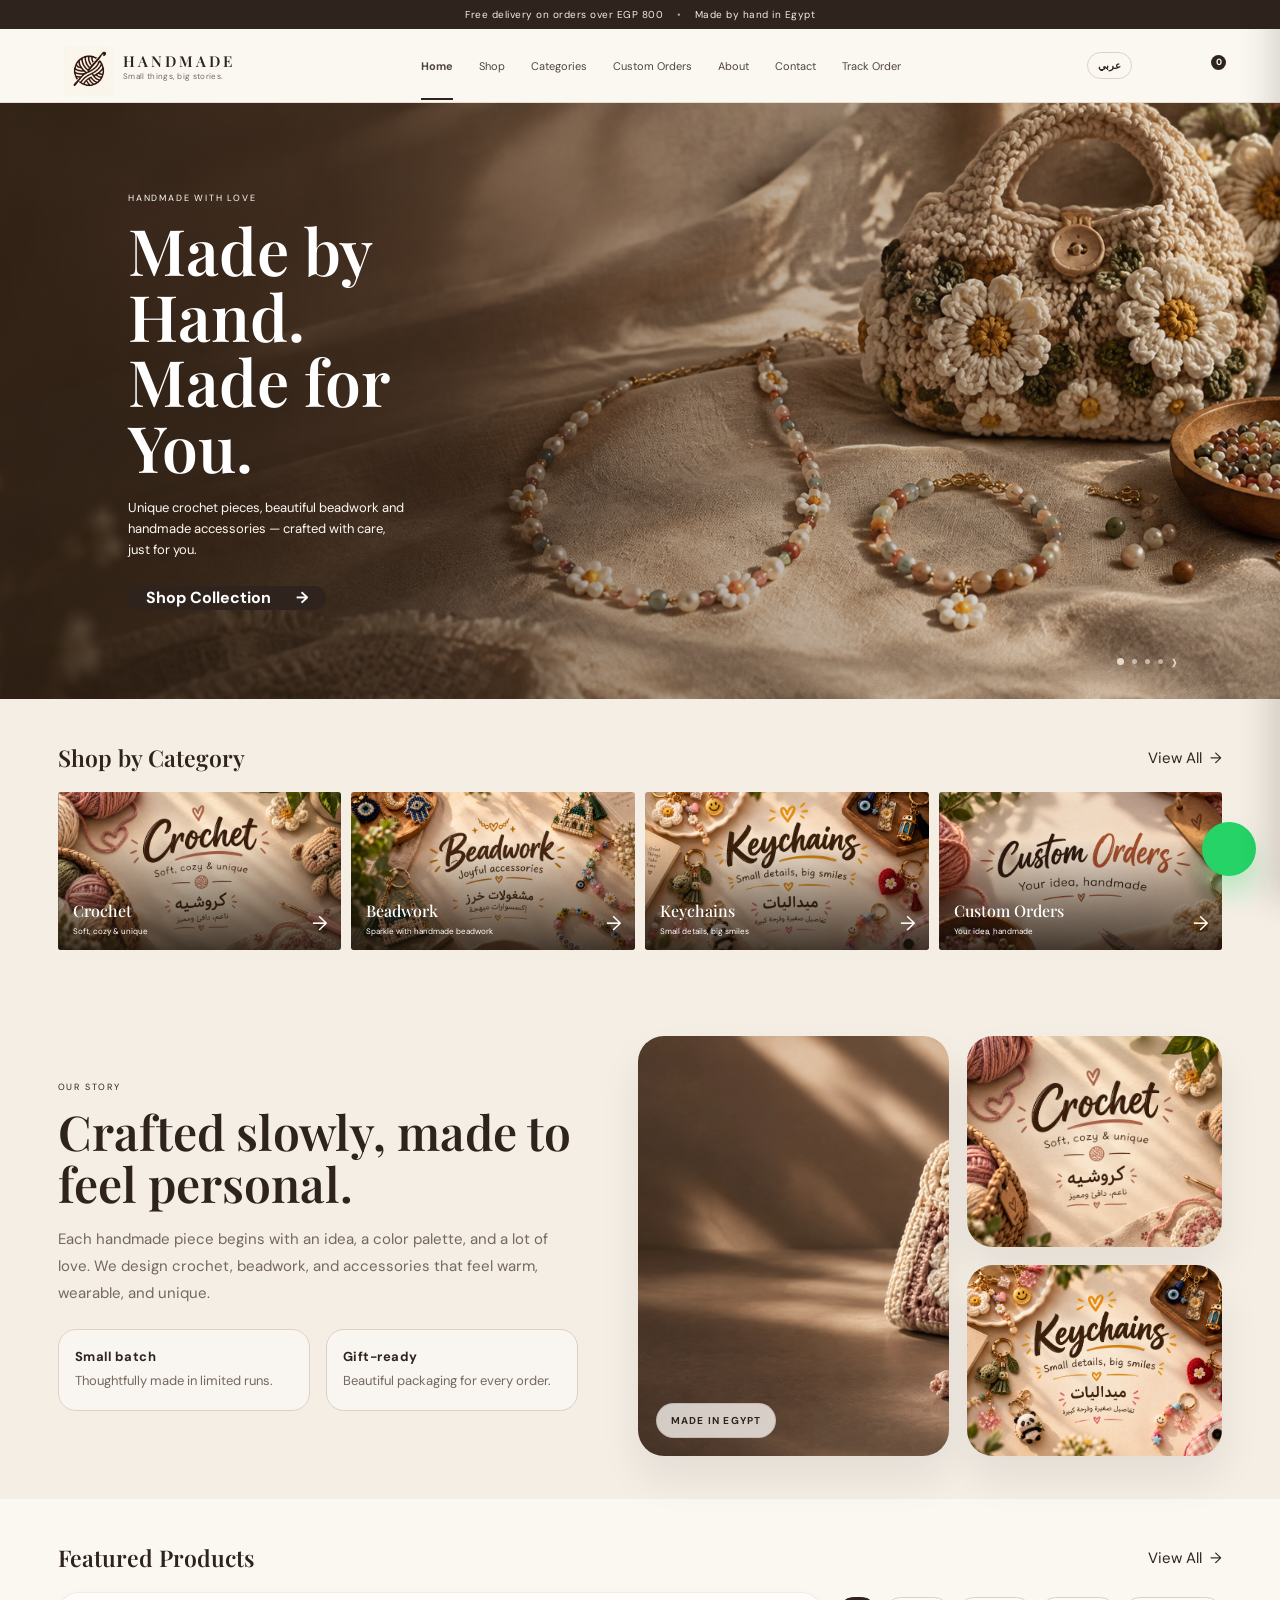
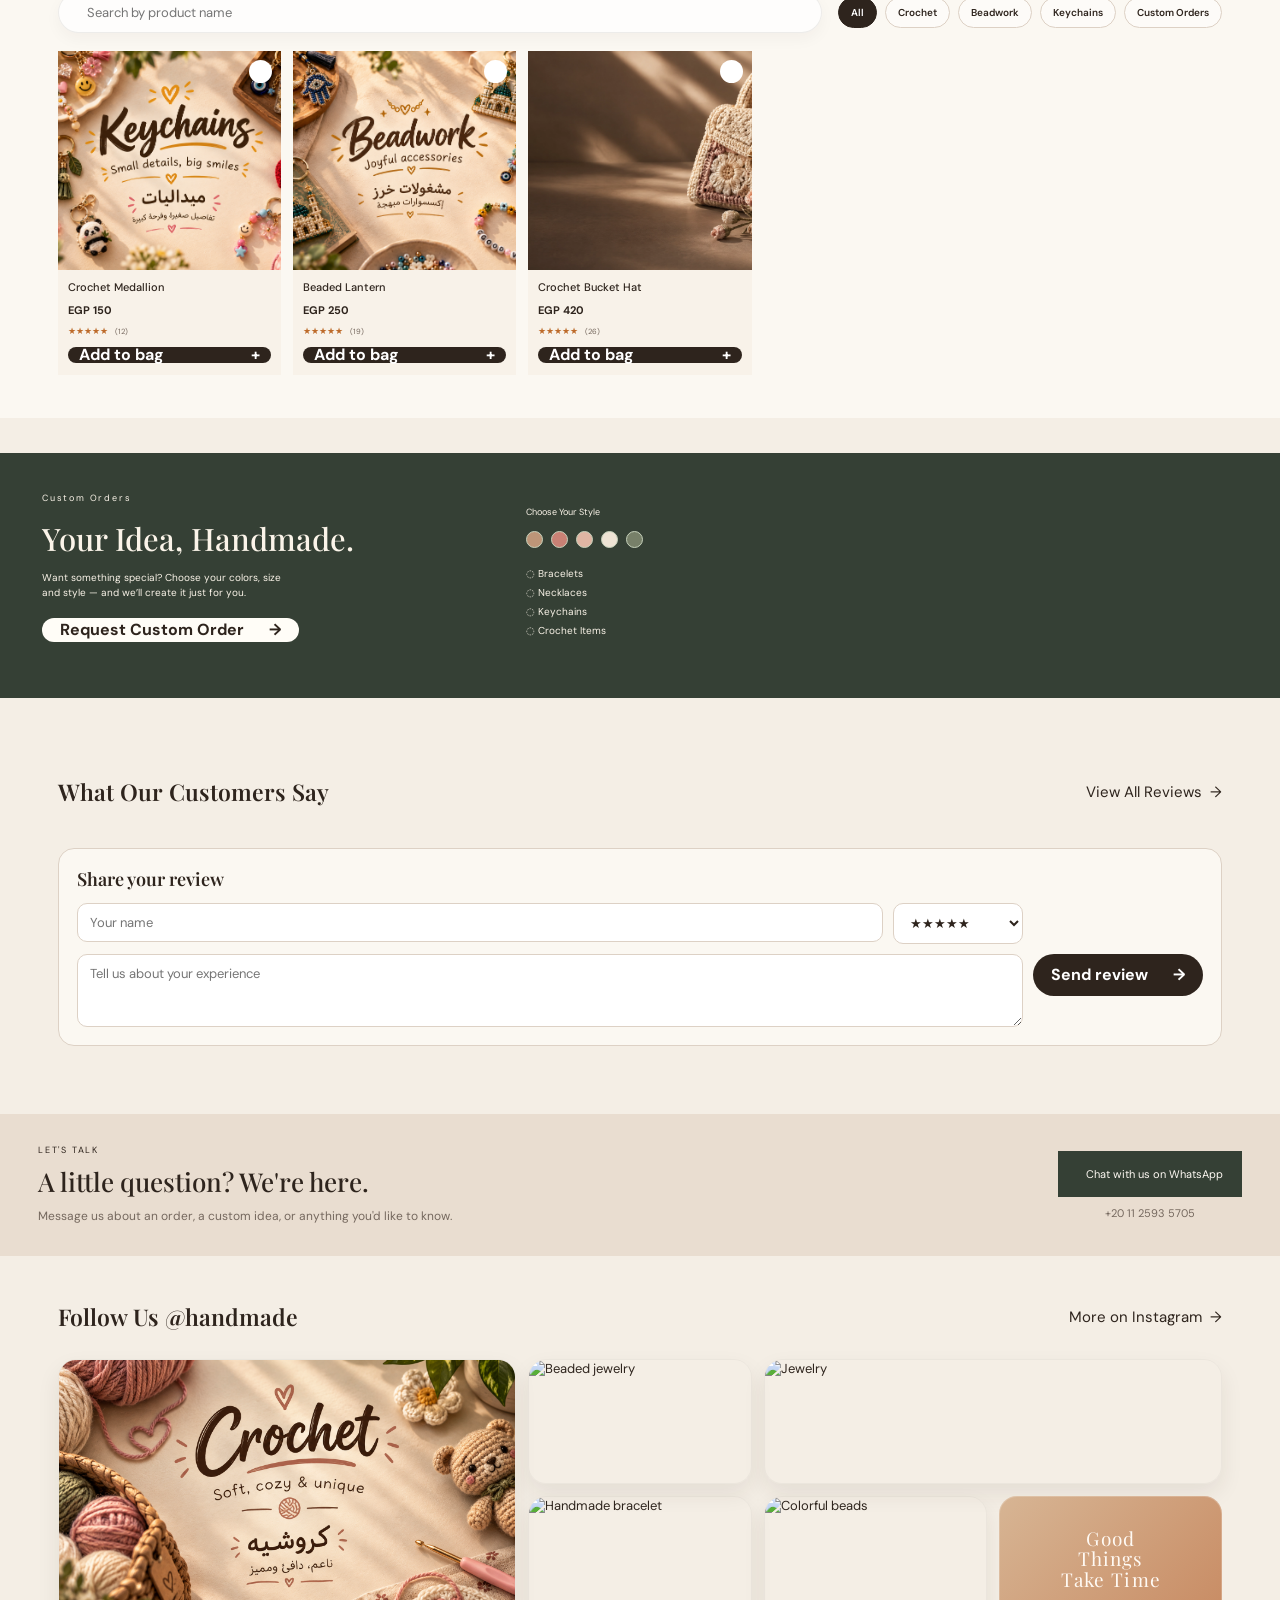
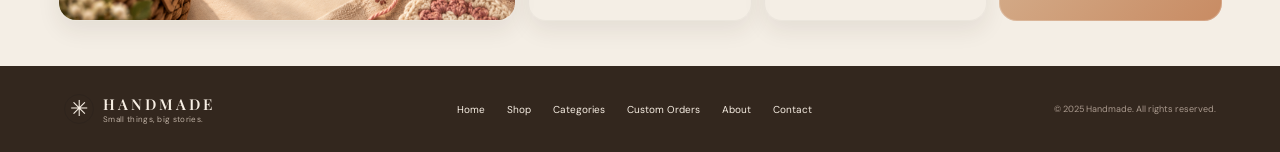
==== index.html @ 27261c1f "Add files via upload" ====
<!doctype html>
<html lang="en" dir="ltr">
  <head>
    <meta charset="UTF-8" />
    <meta name="viewport" content="width=device-width, initial-scale=1.0" />
    <meta name="description" content="Handmade pieces, crafted with care." />
    <title>HANDMADE | Small things, big stories</title>
    <link rel="preconnect" href="https://fonts.googleapis.com" />
    <link rel="preconnect" href="https://fonts.gstatic.com" crossorigin />
    <link rel="icon" type="image/x-icon" href="logos/d8c85763-451f-4025-b596-387877ba0baf.png" />
    <link
      href="https://fonts.googleapis.com/css2?family=DM+Sans:wght@400;500;600;700&family=Playfair+Display:wght@500;600;700&display=swap"
      rel="stylesheet"
    />
    <link rel="stylesheet" href="style.css" />
    <script src="https://unpkg.com/lucide@latest"></script>
  </head>
  <body>
    <div class="announcement" data-i18n="announcement">
      Free delivery on orders over EGP 800 <span>•</span> Made by hand in Egypt
    </div>
    <header class="site-header">
      <a class="brand" href="#home" aria-label="Handmade home"
        ><span class="brand-mark img"><img src="logos/d8c85763-451f-4025-b596-387877ba0baf.png" alt=""></span
        ><span
          ><strong>HANDMADE</strong
          ><small>Small things, big stories.</small></span
        ></a
      >
      <nav class="desktop-nav" id="main-nav" aria-label="Main navigation">
        <a class="active" href="#home" data-i18n="home">Home</a><a href="#shop" data-i18n="shop">Shop</a
        ><a href="#categories" data-i18n="categories">Categories</a><a href="custom-orders.html" data-i18n="customOrders">Custom Orders</a
        ><a href="#about" data-i18n="about">About</a><a href="#contact" data-i18n="contact">Contact</a>
        <a href="track-order.html" data-i18n="trackOrder">Track Order</a>
      </nav>
      <div class="header-actions">
        <button class="language-toggle" data-action="language" aria-label="Switch language">عربي</button>
        <button aria-label="Search"><i data-lucide="search"></i></button
        ><button aria-label="Favorites" data-action="favorites"><i data-lucide="heart"></i></button
        ><button
          class="cart-button"
          aria-label="Shopping bag"
          data-action="cart"
        >
          <i data-lucide="shopping-bag"></i><b id="cart-count">0</b></button
        ><button class="menu-button" type="button" aria-label="Open menu" aria-controls="main-nav" aria-expanded="false">
          <i data-lucide="menu"></i>
        </button>
      </div>
    </header>
    <main id="home">
      <section class="hero">
        <div class="hero-copy">
          <p class="eyebrow" data-i18n="heroEyebrow">HANDMADE WITH LOVE</p>
          <h1 data-i18n="heroTitle">Made by Hand.<br />Made for You.</h1>
          <p data-i18n="heroDescription">
            Unique crochet pieces, beautiful beadwork and handmade accessories —
            crafted with care, just for you.
          </p>
          <a class="button dark" href="#shop"><span data-i18n="shopCollection">Shop Collection</span> <span>→</span></a>
        </div>
        <div class="hero-dots">
          <span class="selected"></span><span></span><span></span><span></span
          ><span>›</span>
        </div>
      </section>
      <section class="section categories" id="categories">
        <div class="section-heading">
          <h2 data-i18n="shopByCategory">Shop by Category</h2>
          <a href="#shop"><span data-i18n="viewAll">View All</span> <span>→</span></a>
        </div>
        <div class="category-grid" id="category-grid"></div>
      </section>
      <section class="section story-section" id="story">
        <div class="story-copy">
          <p class="eyebrow" data-i18n="storyEyebrow">OUR STORY</p>
          <h2 data-i18n="storyTitle">Crafted slowly, made to feel personal.</h2>
          <p data-i18n="storyDescription">
            Each handmade piece begins with an idea, a color palette, and a lot of love.
            We design crochet, beadwork, and accessories that feel warm, wearable, and unique.
          </p>
          <div class="story-points">
            <div>
              <strong data-i18n="smallBatch">Small batch</strong>
              <span data-i18n="smallBatchDescription">Thoughtfully made in limited runs.</span>
            </div>
            <div>
              <strong data-i18n="giftReady">Gift-ready</strong>
              <span data-i18n="giftReadyDescription">Beautiful packaging for every order.</span>
            </div>
          </div>
        </div>
        <div class="story-gallery" aria-label="Handmade product gallery">
          <img class="tall" src="logos/handmade_crochet_banner.png" alt="Crochet handmade product" loading="lazy" />
          <img class="wide" src="logos/crochet.png" alt="Handmade crochet item" loading="lazy" />
          <img class="small" src="logos/Keychains.png" alt="Keychain product" loading="lazy" />
          <div class="story-badge" data-i18n="madeInEgypt">Made in Egypt</div>
        </div>
      </section>
      <section class="section products-section" id="shop">
        <div class="section-heading">
          <h2 data-i18n="featuredProducts">Featured Products</h2>
          <a href="#shop"><span data-i18n="viewAll">View All</span> <span>→</span></a>
        </div>
        <div class="shop-controls">
          <label class="search-box" aria-label="Search products">
            <i data-lucide="search"></i>
            <input id="product-search" type="search" placeholder="ابحث باسم المنتج" />
          </label>
          <div class="filter-pills" id="filter-pills" aria-label="Product categories"></div>
        </div>
        <div class="product-grid" id="product-grid">
          <div class="loading">Loading handmade pieces...</div>
        </div>
      </section>
      <section class="custom-banner" id="custom">
        <div>
          <p class="eyebrow" data-i18n="customOrders">CUSTOM ORDERS</p>
          <h2 data-i18n="yourIdea">Your Idea, Handmade.</h2>
          <p data-i18n="customDescription">
            Want something special? Choose your colors, size and style — and
            we’ll create it just for you.
          </p>
          <a class="button light" href="#contact"
            ><span data-i18n="requestOrder">Request Custom Order</span> <span>→</span></a
          >
        </div>
        <div class="style-picker">
          <small data-i18n="chooseStyle">Choose Your Style</small>
          <div class="swatches"><i></i><i></i><i></i><i></i><i></i></div>
          <ul>
            <li data-i18n="bracelets">◌ Bracelets</li>
            <li data-i18n="necklaces">◌ Necklaces</li>
            <li data-i18n="keychains">◌ Keychains</li>
            <li data-i18n="crochetItems">◌ Crochet Items</li>
          </ul>
        </div>
        <div class="custom-photo"></div>
      </section>
      <section class="section testimonials" id="about">
        <div class="section-heading">
          <h2 data-i18n="customerReviews">What Our Customers Say</h2>
          <a href="#about"><span data-i18n="viewReviews">View All Reviews</span> <span>→</span></a>
        </div>
        <div class="review-grid" id="review-grid"></div>
        <form class="review-form" id="review-form">
          <h3 data-i18n="writeReview">شاركنا رأيك</h3>
          <div class="review-form-fields">
            <input name="name" type="text" placeholder="اسمك" data-review-placeholder="name" required />
            <select name="rating" aria-label="التقييم">
              <option value="5">★★★★★</option>
              <option value="4">★★★★</option>
              <option value="3">★★★</option>
              <option value="2">★★</option>
              <option value="1">★</option>
            </select>
            <textarea name="text" rows="3" placeholder="اكتب رأيك في تجربتك معنا" data-review-placeholder="text" required></textarea>
            <button class="button dark" type="submit"><span data-i18n="sendReview">إرسال الرأي</span><span>→</span></button>
          </div>
        </form>
      </section>
      <section class="contact-section" id="contact">
        <div class="contact-copy">
          <p class="eyebrow" data-i18n="contactEyebrow">LET'S TALK</p>
          <h2 data-i18n="contactTitle">A little question? We're here.</h2>
          <p data-i18n="contactDescription">Message us about an order, a custom idea, or anything you'd like to know.</p>
        </div>
        <div class="contact-action">
          <a class="contact-whatsapp" href="https://wa.me/201125935705" data-whatsapp-message="contact" target="_blank" rel="noopener noreferrer">
            <i data-lucide="message-circle"></i>
            <span data-i18n="whatsappUs">Chat with us on WhatsApp</span>
          </a>
          <a class="contact-number" href="https://wa.me/201125935705" target="_blank" rel="noopener noreferrer">+20 11 2593 5705</a>
        </div>
      </section>
      <section class="instagram" id="instagram">
        <div class="section-heading">
          <h2 data-i18n="followUs">Follow Us @handmaid_00</h2>
          <a href="https://www.instagram.com/handmaid_00?utm_source=ig_web_button_share_sheet&stkn=ZDNlZDc0MzIxNw=="><span data-i18n="moreInstagram">More on Instagram</span> <span>→</span></a>
        </div>
        <div class="insta-grid">
          <img
            src="logos/crochet.png"
            alt="Handmade crochet"
            loading="lazy"
            decoding="async"
          /><img
            src="https://encrypted-tbn0.gstatic.com/images?q=tbn:ANd9GcSBQu9ji9A50HLihKkukhWl06Za7SVLPHXKu1DTyJ3v5-e9r3_bfx5MPN0&s=10"
            alt="Beaded jewelry"
            loading="lazy"
            decoding="async"
          /><img
            src="https://joumla-eg.com/wp-content/uploads/2025/09/d5f45c0b1d92b63f5a638ba7e3cf0b73.jpg"
            alt="Jewelry"
            loading="lazy"
            decoding="async"
          /><img
            src="https://www.cotzl.com/uploads/products/t/p-2759-p-9444.jpg"
            alt="Handmade bracelet"
            loading="lazy"
            decoding="async"
          /><img
            src="https://i.pinimg.com/474x/be/59/03/be59031faee802ada8685f69e1292c83.jpg"
            alt="Colorful beads"
            loading="lazy"
            decoding="async"
          />
          <div class="insta-note">Good<br />Things<br />Take Time</div>
        </div>
      </section>
    </main>
    <footer>
      <a class="brand" href="#home"
        ><span class="brand-mark">✳</span
        ><span
          ><strong>HANDMADE</strong
          ><small>Small things, big stories.</small></span
        ></a
      >
      <nav>
        <a href="#home" data-i18n="home">Home</a><a href="#shop" data-i18n="shop">Shop</a
        ><a href="#categories" data-i18n="categories">Categories</a><a href="custom-orders.html" data-i18n="customOrders">Custom Orders</a
        ><a href="#about" data-i18n="about">About</a><a href="#contact" data-i18n="contact">Contact</a>
      </nav>
      
      <p>© 2025 Handmade. All rights reserved.</p>
    </footer>
    <aside class="cart-drawer" id="cart-drawer" aria-hidden="true">
      <div class="drawer-head">
        <h2 data-i18n="yourBag">Your Bag</h2>
        <button data-action="close-cart" aria-label="Close bag">
          <i data-lucide="x"></i>
        </button>
      </div>
      <div id="cart-items">
        <p class="empty-cart" data-i18n="emptyCart">Your bag is waiting for something special.</p>
      </div>
      <div class="cart-total">
        <span data-i18n="total">Total</span><strong id="cart-total">EGP 0</strong>
      </div>
      <form class="checkout-form" id="checkout-form">
        <label>
          <span data-i18n="nameLabel">Name</span>
          <input type="text" name="name" placeholder="اسمك" required />
        </label>
        <label>
          <span data-i18n="phoneLabel">Phone</span>
          <input type="tel" name="phone" placeholder="01xxxxxxxxx" required />
        </label>
        <label>
          <span data-i18n="noteLabel">Order note</span>
          <textarea name="note" rows="3" placeholder="اكتب الألوان أو أي تفاصيل تفضلها"></textarea>
        </label>
        <button class="button dark submit-order" type="submit"><span data-i18n="placeOrder">Place Order</span> <span>→</span></button>
      </form>
      <button class="button dark checkout"><span data-i18n="checkout">Checkout</span> <span>→</span></button>
    </aside>
    <div class="overlay" data-action="close-cart"></div>
    <a class="whatsapp-float" href="https://wa.me/201125935705" data-whatsapp-message="customOrder" aria-label="Chat on WhatsApp" target="_blank" rel="noopener noreferrer">
      <i data-lucide="message-circle"></i>
    </a>
    <div class="toast-container" id="toast-container" aria-live="polite" aria-atomic="true"></div>
    <script src="script.js"></script>
  </body>
</html>
---- style.css ----
:root {
  --ink: #2e241d;
  --muted: #75685e;
  --paper: #f4eee5;
  --cream: #fbf8f2;
  --terracotta: #b96e5d;
  --olive: #354035;
  --line: #ddd1c5;
}
* {
  box-sizing: border-box;
}
html {
  scroll-behavior: smooth;
}
body {
  margin: 0;
  background: var(--paper);
  color: var(--ink);
  font-family: "DM Sans", sans-serif;
  font-size: 13px;
}
a {
  color: inherit;
  text-decoration: none;
}
button {
  border: 0;
  background: none;
  color: inherit;
  cursor: pointer;
  font: inherit;
}
img {
  display: block;
  max-width: 100%;
}
.announcement {
  background: var(--ink);
  color: #f7ede2;
  text-align: center;
  padding: 8px;
  font-size: 10px;
  letter-spacing: 0.05em;
}
.announcement span {
  margin: 0 10px;
  color: #ce9a72;
}
.site-header {
  height: 73px;
  padding: 0 clamp(20px, 5vw, 66px);
  background: var(--cream);
  display: flex;
  align-items: center;
  justify-content: space-between;
  gap: 30px;
  position: sticky;
  top: 0;
  z-index: 5;
  box-shadow: 0 1px 0 #e6ded3;
}
.brand {
  display: flex;
  align-items: center;
  gap: 9px;
  min-width: max-content;
}
.brand-mark {
  width: 30px;
  height: 30px;
  border: 1px solid var(--ink);
  border-radius: 50%;
  display: grid;
  place-items: center;
  font-size: 22px;
  line-height: 1;
}
.brand-mark.img {
  width: 50px;
  height: 40px;
  border: 0;
  border-radius: 0;
  font-size: 0;
}
.brand-mark.img img {
  width: 100%;
  height: 100%;
  object-fit: contain;
}
.brand strong {
  display: block;
  font:
    600 15px "Playfair Display",
    serif;
  letter-spacing: 0.2em;
}
.brand small {
  display: block;
  color: var(--muted);
  font-size: 8px;
  letter-spacing: 0.04em;
}
.desktop-nav {
  display: flex;
  gap: 26px;
  font-size: 11px;
  color: #4e443d;
}
.desktop-nav a {
  padding: 28px 0 25px;
  border-bottom: 2px solid transparent;
}
.desktop-nav .active {
  border-color: var(--ink);
  font-weight: 700;
}
.header-actions {
  display: flex;
  gap: 16px;
  align-items: center;
}
.language-toggle {
  border: 1px solid var(--line);
  border-radius: 20px;
  padding: 6px 10px;
  font-size: 10px;
  font-weight: 700;
}
.header-actions svg {
  width: 16px;
}
.cart-button {
  position: relative;
}
.cart-button b {
  position: absolute;
  right: -10px;
  top: -10px;
  border-radius: 50%;
  background: var(--ink);
  color: #fff;
  font-size: 9px;
  min-width: 15px;
  height: 15px;
  display: grid;
  place-items: center;
}
.menu-button {
  display: none;
}
.hero {
  min-height: 440px;
  position: relative;
  background:
    linear-gradient(90deg, rgba(46, 31, 20, 0.67), rgba(46, 31, 20, 0.06)),
    url("logos/hero.png")
      center/cover;
  display: flex;
  align-items: center;
  padding: clamp(40px, 7vw, 90px) clamp(28px, 10vw, 145px);
  color: white;
}
.hero-copy {
  max-width: 390px;
  animation: rise 0.7s ease both;
}
.eyebrow {
  font-size: 9px;
  letter-spacing: 0.2em;
  margin: 0 0 13px;
}
.hero h1 {
  font:
    600 clamp(40px, 5vw, 64px)/1.03 "Playfair Display",
    serif;
  margin: 0 0 18px;
}
.hero-copy > p:not(.eyebrow) {
  line-height: 1.6;
  max-width: 280px;
  margin-bottom: 25px;
  color: #fff9f2;
}
.button {
  display: inline-flex;
  align-items: center;
  justify-content: space-between;
  gap: 25px;
  padding: 12px 18px;
  font-size: 10px;
  border-radius: 25px;
  font-weight: 700;
}
.button span {
  font-size: 16px;
  line-height: 0;
}
.button.dark {
  background: var(--ink);
  color: #fff;
}
.button.light {
  background: #fffdf7;
  color: var(--ink);
}
.hero-dots {
  position: absolute;
  bottom: 22px;
  right: 8%;
  display: flex;
  align-items: center;
  gap: 8px;
}
.hero-dots span {
  width: 5px;
  height: 5px;
  background: #e6d9cd;
  border-radius: 50%;
  opacity: 0.7;
}
.hero-dots .selected {
  width: 7px;
  height: 7px;
  opacity: 1;
}
.hero-dots span:last-child {
  background: none;
  font-size: 24px;
  width: auto;
  height: auto;
}
.story-section {
  display: grid;
  grid-template-columns: 0.95fr 1.05fr;
  gap: clamp(28px, 4vw, 56px);
  align-items: center;
  max-width: 1440px;
  margin: 0 auto;
}
.story-copy {
  max-width: 520px;
}
.story-copy h2 {
  font:
    600 clamp(30px, 4vw, 48px)/1.08 "Playfair Display",
    serif;
  margin: 0 0 16px;
}
.story-copy > p:not(.eyebrow) {
  font-size: 15px;
  line-height: 1.8;
  color: var(--muted);
  margin-bottom: 22px;
}
.story-points {
  display: grid;
  grid-template-columns: repeat(2, minmax(0, 1fr));
  gap: 16px;
}
.story-points div {
  background: rgba(255, 255, 255, 0.4);
  border: 1px solid var(--line);
  border-radius: 18px;
  padding: 18px 16px;
}
.story-points strong {
  display: block;
  margin-bottom: 6px;
  font-size: 13px;
  letter-spacing: 0.04em;
}
.story-points span {
  color: var(--muted);
  line-height: 1.6;
}
.story-gallery {
  position: relative;
  display: grid;
  grid-template-columns: 1.1fr 0.9fr;
  gap: 18px;
  min-height: 420px;
}
.story-gallery img {
  width: 100%;
  height: 100%;
  object-fit: cover;
  border-radius: 26px;
  box-shadow: 0 22px 40px rgba(42, 31, 25, 0.08);
}
.story-gallery .tall {
  grid-row: 1 / span 2;
  min-height: 420px;
}
.story-gallery .wide {
  min-height: 200px;
}
.story-gallery .small {
  min-height: 180px;
}
.story-badge {
  position: absolute;
  left: 18px;
  bottom: 18px;
  padding: 10px 14px;
  background: rgba(251, 248, 242, 0.78);
  border: 1px solid rgba(46, 36, 29, 0.12);
  border-radius: 999px;
  font-size: 10px;
  font-weight: 700;
  letter-spacing: 0.12em;
  text-transform: uppercase;
  backdrop-filter: blur(6px);
}
.section {
  padding: 43px clamp(22px, 4.5vw, 66px);
  max-width: 1440px;
  margin: auto;
}
.section-heading {
  display: flex;
  align-items: center;
  justify-content: space-between;
  margin-bottom: 19px;
}
.section-heading h2 {
  font:
    600 23px "Playfair Display",
    serif;
  margin: 0;
}
.section-heading a {
  font-size: 10px;
}
.section-heading a span {
  font-size: 15px;
  margin-left: 5px;
}
.shop-controls {
  display: flex;
  justify-content: space-between;
  align-items: center;
  gap: 16px;
  margin: 0 auto 18px;
  max-width: 1308px;
}
.search-box {
  flex: 1;
  display: flex;
  align-items: center;
  gap: 10px;
  background: rgba(255, 255, 255, 0.75);
  border: 1px solid rgba(46, 36, 29, 0.08);
  border-radius: 999px;
  padding: 10px 16px;
  box-shadow: 0 6px 16px rgba(46, 36, 29, 0.04);
}
.search-box svg {
  width: 15px;
  color: var(--muted);
}
.search-box input {
  border: none;
  background: transparent;
  width: 100%;
  font: inherit;
  color: var(--ink);
  outline: none;
}
.filter-pills {
  display: flex;
  flex-wrap: wrap;
  justify-content: flex-end;
  gap: 8px;
}
.filter-pill {
  border: 1px solid var(--line);
  background: rgba(255, 255, 255, 0.4);
  color: var(--ink);
  border-radius: 999px;
  padding: 8px 12px;
  font-size: 10px;
  font-weight: 600;
  cursor: pointer;
  transition: all 0.2s ease;
}
.filter-pill.active,
.filter-pill:hover {
  background: var(--ink);
  color: #fff;
  border-color: var(--ink);
}
.category-grid {
  display: grid;
  grid-template-columns: repeat(4, 1fr);
  gap: 10px;
}
.category-card {
  height: 158px;
  border-radius: 3px;
  overflow: hidden;
  position: relative;
  color: #fff;
  background-size: cover;
  background-position: center;
}
.category-card:after {
  content: "";
  position: absolute;
  inset: 30% 0 0;
  background: linear-gradient(transparent, rgba(24, 17, 12, 0.8));
}
.category-card div {
  position: absolute;
  z-index: 1;
  bottom: 14px;
  left: 15px;
  right: 13px;
  display: flex;
  justify-content: space-between;
  align-items: end;
}
.category-card b {
  display: block;
  font:
    500 16px "Playfair Display",
    serif;
}
.category-card small {
  display: block;
  font-size: 8px;
  margin-top: 5px;
}
.category-card span {
  font-size: 20px;
}
.products-section {
  background: var(--cream);
  max-width: none;
}
.products-section > .section-heading,
.products-section > .product-grid {
  max-width: 1308px;
  margin-left: auto;
  margin-right: auto;
}
.product-grid {
  display: grid;
  grid-template-columns: repeat(5, 1fr);
  gap: 12px;
}
.product-card {
  background: #f8f2e9;
  padding-bottom: 11px;
  position: relative;
  transition: transform 0.2s;
}
.product-card:hover {
  transform: translateY(-4px);
}
.product-card img {
  width: 100%;
  aspect-ratio: 1.02;
  object-fit: cover;
}
.heart {
  position: absolute;
  right: 9px;
  top: 9px;
  width: 23px;
  height: 23px;
  background: #fff;
  border-radius: 50%;
  display: grid;
  place-items: center;
}
.heart svg {
  width: 12px;
}
.heart.active {
  color: #b96e5d;
  background: #fff1eb;
}
.heart.active svg {
  fill: currentColor;
}
.product-info {
  padding: 10px 10px 0;
}
.product-info h3 {
  margin: 0 0 7px;
  font-size: 11px;
  font-weight: 500;
}
.price {
  font-weight: 700;
  font-size: 11px;
}
.stars {
  color: #bd6a29;
  font-size: 9px;
  margin-top: 7px;
}
.stars small {
  color: var(--muted);
  margin-left: 5px;
}
.custom-banner {
  max-width: 1308px;
  margin: 35px auto;
  background: var(--olive);
  color: #fbf4e9;
  min-height: 245px;
  padding: 39px 42px;
  display: grid;
  grid-template-columns: 1.2fr 0.8fr 1fr;
  gap: 30px;
  overflow: hidden;
  position: relative;
}
.custom-banner h2 {
  font:
    500 31px "Playfair Display",
    serif;
  margin: 0 0 11px;
}
.custom-banner p:not(.eyebrow) {
  max-width: 240px;
  font-size: 10px;
  line-height: 1.5;
  margin-bottom: 18px;
}
.style-picker {
  padding-top: 10px;
}
.style-picker small {
  font-size: 9px;
}
.swatches {
  display: flex;
  gap: 8px;
  margin: 12px 0 16px;
}
.swatches i {
  width: 17px;
  height: 17px;
  border-radius: 50%;
  border: 1px solid #c5d0ba;
  background: #bd9578;
}
.swatches i:nth-child(2) {
  background: #c98175;
}
.swatches i:nth-child(3) {
  background: #e0b5a3;
}
.swatches i:nth-child(4) {
  background: #eee3d4;
}
.swatches i:nth-child(5) {
  background: #778069;
}
.style-picker ul {
  list-style: none;
  padding: 0;
  margin: 0;
  font-size: 10px;
  line-height: 1.9;
}
.custom-photo {
  background: url("https://images.unsplash.com/photo-1599643478518-a784e5dc4c8f?auto=format&fit=crop&w=700&q=80")
    center/cover;
  margin: -39px -42px -39px 0;
  opacity: 0.8;
}
.review-grid {
  display: grid;
  grid-template-columns: repeat(3, 1fr);
  gap: 13px;
}
.review-grid article {
  background: var(--cream);
  padding: 16px;
  min-height: 125px;
}
.review-head {
  display: flex;
  gap: 9px;
  align-items: center;
}
.avatar {
  display: grid;
  place-items: center;
  width: 30px;
  height: 30px;
  border-radius: 50%;
  background: #657064;
  color: #fff;
  font-size: 9px;
}
.avatar.peach {
  background: #c27e70;
}
.avatar.green {
  background: #8c9068;
}
.review-head b,
.review-head em {
  display: block;
  font-size: 9px;
  font-style: normal;
}
.review-head em {
  color: #c76c27;
  margin-top: 3px;
  letter-spacing: 1px;
}
.review-grid p {
  font-size: 10px;
  line-height: 1.55;
  color: var(--muted);
}
.review-form {
  margin-top: 22px;
  padding: 18px;
  background: var(--cream);
  border: 1px solid var(--line);
  border-radius: 16px;
}
.review-form h3 {
  margin: 0 0 12px;
  font: 600 18px "Playfair Display", serif;
}
.review-form-fields {
  display: grid;
  grid-template-columns: 1fr 130px auto;
  gap: 10px;
  align-items: start;
}
.review-form input,
.review-form select,
.review-form textarea {
  width: 100%;
  border: 1px solid var(--line);
  border-radius: 10px;
  background: #fff;
  padding: 10px 12px;
  color: var(--ink);
  font: inherit;
}
.review-form textarea {
  grid-column: 1 / -2;
  resize: vertical;
}
.review-form button {
  min-height: 42px;
  border: 0;
  cursor: pointer;
}
.contact-section {
  max-width: 1308px;
  margin: 25px auto 45px;
  padding: 30px 38px;
  background: #e9ddd0;
  display: flex;
  align-items: center;
  justify-content: space-between;
  gap: 28px;
}
.contact-copy .eyebrow {
  margin: 0 0 8px;
}
.contact-copy h2 {
  margin: 0;
  font: 500 26px "Playfair Display", serif;
}
.contact-copy > p:last-child {
  max-width: 440px;
  margin: 8px 0 0;
  color: var(--muted);
  font-size: 12px;
  line-height: 1.6;
}
.contact-action {
  display: grid;
  justify-items: center;
  gap: 9px;
  flex-shrink: 0;
}
.contact-whatsapp {
  min-height: 46px;
  padding: 0 19px;
  display: inline-flex;
  align-items: center;
  justify-content: center;
  gap: 9px;
  background: #354035;
  color: #fffaf4;
  font-size: 11px;
  transition: background 0.2s ease, transform 0.2s ease;
}
.contact-whatsapp:hover {
  background: #263126;
  transform: translateY(-2px);
}
.contact-whatsapp svg {
  width: 18px;
  height: 18px;
}
.contact-number {
  color: var(--muted);
  font-size: 11px;
  direction: ltr;
}
.instagram {
  padding: 0 clamp(22px, 4.5vw, 66px) 45px;
  max-width: 1440px;
  margin: auto;
}
.insta-grid {
  display: grid;
  grid-template-columns: repeat(5, minmax(0, 1fr));
  grid-auto-rows: 125px;
  gap: 12px;
  padding: 8px 0 0;
}
.insta-grid img,
.insta-note {
  width: 100%;
  height: 100%;
  object-fit: cover;
  border-radius: 18px;
  overflow: hidden;
}
.insta-grid img {
  display: block;
  cursor: pointer;
  transition:
    transform 0.35s ease,
    filter 0.35s ease,
    box-shadow 0.35s ease;
  box-shadow: 0 10px 22px rgba(46, 36, 29, 0.08);
  border: 1px solid rgba(46, 36, 29, 0.04);
}
.insta-grid img:nth-child(1) {
  grid-column: span 2;
  grid-row: span 2;
}
.insta-grid img:nth-child(2) {
  grid-column: span 1;
}
.insta-grid img:nth-child(3) {
  grid-column: span 2;
}
.insta-grid img:nth-child(4) {
  grid-column: span 1;
}
.insta-grid img:nth-child(5) {
  grid-column: span 1;
}
.insta-grid img:hover {
  transform: translateY(-4px) scale(1.015);
  filter: saturate(1.12) contrast(1.04);
  box-shadow: 0 18px 28px rgba(46, 36, 29, 0.14);
}
.insta-note {
  display: grid;
  place-content: center;
  background: linear-gradient(135deg, #d7b594, #c88b63);
  text-align: center;
  font:
    19px/1.1 "Playfair Display",
    serif;
  color: #fffaf4;
  letter-spacing: 0.06em;
  box-shadow: inset 0 0 0 1px rgba(255, 255, 255, 0.2);
}
.button,
.category-card,
.product-card,
.review-grid article {
  transition: transform 0.25s ease, box-shadow 0.25s ease;
}
.category-card:hover,
.product-card:hover,
.review-grid article:hover {
  transform: translateY(-3px);
  box-shadow: 0 10px 22px rgba(46, 36, 29, 0.08);
}
footer {
  background: #33271e;
  color: #f7eee3;
  padding: 28px clamp(22px, 5vw, 66px);
  display: flex;
  align-items: center;
  justify-content: space-between;
  gap: 20px;
}
footer .brand small {
  color: #bdafa2;
}
footer nav {
  display: flex;
  gap: 22px;
  font-size: 10px;
}
footer p {
  color: #aa9a8e;
  font-size: 9px;
}
.cart-drawer {
  position: fixed;
  right: -390px;
  top: 0;
  bottom: 0;
  z-index: 10;
  width: min(390px, 100%);
  background: var(--cream);
  padding: 26px;
  box-shadow: -10px 0 30px #2e241d2b;
  transition: right 0.3s;
  overflow-y: auto;
}
.cart-drawer.open {
  right: 0;
}
.drawer-head {
  display: flex;
  justify-content: space-between;
  align-items: center;
  border-bottom: 1px solid var(--line);
  padding-bottom: 18px;
}
.drawer-head h2 {
  font:
    600 26px "Playfair Display",
    serif;
  margin: 0;
}
.drawer-head svg {
  width: 20px;
}
.empty-cart {
  color: var(--muted);
  text-align: center;
  padding: 55px 0;
  font-size: 12px;
}
.cart-item {
  display: grid;
  grid-template-columns: 56px minmax(0, 1fr);
  align-items: center;
  gap: 12px;
  padding: 14px 0;
  border-bottom: 1px solid var(--line);
}
.cart-item-image {
  width: 56px;
  height: 56px;
  border-radius: 6px;
  object-fit: cover;
}
.cart-item-info {
  min-width: 0;
  display: grid;
  gap: 7px;
}
.cart-item-name {
  overflow-wrap: anywhere;
}
.cart-item-price {
  color: var(--muted);
  font-size: 11px;
}
.cart-item-actions,
.quantity-control {
  display: flex;
  align-items: center;
}
.cart-item-actions {
  justify-content: space-between;
  gap: 8px;
}
.quantity-control {
  height: 30px;
  border: 1px solid var(--line);
  background: #fff;
}
.quantity-control button {
  width: 30px;
  height: 28px;
  display: grid;
  place-items: center;
  font-size: 15px;
}
.quantity-control button:disabled {
  color: #b8aca1;
  cursor: not-allowed;
}
.quantity-control output {
  min-width: 24px;
  text-align: center;
  font-size: 11px;
}
.cart-remove {
  color: #9b5145;
  font-size: 10px;
  text-decoration: underline;
  text-underline-offset: 2px;
}
.checkout-form {
  display: none;
  margin-top: 18px;
  padding-top: 18px;
  border-top: 1px solid var(--line);
  gap: 12px;
}
.cart-drawer.has-items .checkout-form {
  display: grid;
}
.checkout-form label {
  display: grid;
  gap: 6px;
  font-size: 10px;
  color: var(--muted);
}
.checkout-form input,
.checkout-form textarea {
  width: 100%;
  border: 1px solid var(--line);
  border-radius: 10px;
  background: #fff;
  padding: 10px 12px;
  font: inherit;
  color: var(--ink);
}
.checkout-form textarea {
  resize: vertical;
  min-height: 70px;
}
.toast-container {
  position: fixed;
  right: 22px;
  bottom: 22px;
  z-index: 30;
  display: grid;
  gap: 10px;
  width: min(360px, calc(100vw - 44px));
  pointer-events: none;
}
.site-toast {
  padding: 14px 16px;
  border: 1px solid rgba(46, 36, 29, 0.12);
  border-radius: 14px;
  background: var(--ink);
  color: #fffaf4;
  box-shadow: 0 14px 32px rgba(46, 36, 29, 0.2);
  font-size: 12px;
  line-height: 1.5;
  animation: toast-in 0.25s ease both;
  pointer-events: auto;
}
.order-tracking-toast {
  display: grid;
  gap: 8px;
  overflow-wrap: anywhere;
}
.order-tracking-toast a {
  color: #f2c8a8;
  text-decoration: underline;
  text-underline-offset: 3px;
}
.tracking-page {
  min-height: 100vh;
  padding: 28px 18px;
  background: var(--paper);
}
.tracking-header {
  width: min(760px, 100%);
  margin: 0 auto 24px;
  display: flex;
  align-items: center;
  justify-content: space-between;
  gap: 16px;
}
.tracking-header a:last-child {
  color: var(--muted);
  font-size: 12px;
}
.tracking-panel {
  width: min(600px, 100%);
  margin: 0 auto;
  padding: 30px;
  background: var(--cream);
  border: 1px solid var(--line);
}
.tracking-panel h1 {
  margin: 0 0 8px;
  font: 600 28px "Playfair Display", serif;
}
.tracking-panel > p {
  margin: 0 0 22px;
  color: var(--muted);
  line-height: 1.6;
}
.tracking-form {
  display: grid;
  gap: 14px;
}
.tracking-form label {
  display: grid;
  gap: 6px;
  color: var(--muted);
  font-size: 11px;
}
.tracking-form input {
  width: 100%;
  min-height: 42px;
  padding: 10px 12px;
  border: 1px solid var(--line);
  background: #fff;
  color: var(--ink);
  font: inherit;
}
.tracking-result {
  margin-top: 22px;
}
.tracking-result:empty {
  display: none;
}
.tracking-result dl {
  display: grid;
  grid-template-columns: 1fr auto;
  gap: 12px;
  padding: 16px 0;
  border-top: 1px solid var(--line);
}
.tracking-result dt {
  color: var(--muted);
}
.tracking-result dd {
  margin: 0;
  text-align: end;
  overflow-wrap: anywhere;
}
.tracking-result .tracking-items {
  line-height: 1.7;
}
.tracking-status {
  font-weight: 700;
}
.tracking-status.pending {
  color: #a15d24;
}
.tracking-status.cancelled {
  color: #9b5145;
}
.tracking-message {
  margin: 14px 0;
  color: var(--muted);
  line-height: 1.6;
}
.tracking-cancel {
  margin-top: 8px;
  padding: 10px 14px;
  border: 1px solid #9b5145;
  color: #9b5145;
}
.site-toast.hide {
  animation: toast-out 0.25s ease both;
}
@keyframes toast-in {
  from { opacity: 0; transform: translateY(12px); }
  to { opacity: 1; transform: translateY(0); }
}
@keyframes toast-out {
  from { opacity: 1; transform: translateY(0); }
  to { opacity: 0; transform: translateY(12px); }
}
.cart-total {
  display: flex;
  justify-content: space-between;
  border-top: 1px solid var(--line);
  padding: 17px 0;
  margin-top: 20px;
}
.checkout {
  width: 100%;
  margin-top: 14px;
}
.overlay {
  position: fixed;
  inset: 0;
  background: #221a1490;
  z-index: 9;
  opacity: 0;
  pointer-events: none;
  transition: opacity 0.3s;
}
.overlay.open {
  opacity: 1;
  pointer-events: auto;
}
.whatsapp-float {
  position: fixed;
  right: 24px;
  bottom: 24px;
  width: 54px;
  height: 54px;
  border-radius: 50%;
  display: grid;
  place-items: center;
  background: #25d366;
  color: #fff;
  box-shadow: 0 18px 26px rgba(37, 211, 102, 0.28);
  z-index: 9;
  transition: transform 0.25s ease;
}
.whatsapp-float:hover {
  transform: translateY(-3px) scale(1.04);
}
.whatsapp-float svg {
  width: 24px;
  height: 24px;
}
.loading {
  color: var(--muted);
  padding: 35px;
  grid-column: 1/-1;
  text-align: center;
}
@keyframes rise {
  from {
    opacity: 0;
    transform: translateY(15px);
  }
  to {
    opacity: 1;
    transform: none;
  }
}
@media (max-width: 800px) {
  .site-header {
    height: 64px;
  }
  .desktop-nav {
    display: none;
  }
  .desktop-nav.mobile-open {
    position: absolute;
    top: 100%;
    left: 0;
    right: 0;
    display: flex;
    flex-direction: column;
    gap: 0;
    padding: 8px 16px;
    background: var(--cream);
    border-top: 1px solid var(--line);
    box-shadow: 0 12px 20px rgba(46, 36, 29, 0.12);
  }
  .desktop-nav.mobile-open a {
    padding: 13px 10px;
    border-bottom: 1px solid var(--line);
    font-size: 12px;
  }
  .desktop-nav.mobile-open a:last-child {
    border-bottom: 0;
  }
  .menu-button {
    display: block;
  }
  .hero {
    min-height: 520px;
    padding: 35px 25px;
    align-items: flex-end;
  }
  .hero h1 {
    font-size: 45px;
  }
  .story-section {
    grid-template-columns: 1fr;
  }
  .story-gallery {
    min-height: 360px;
  }
  .category-grid {
    grid-template-columns: repeat(2, 1fr);
  }
  .category-card {
    height: 140px;
  }
  .product-grid {
    grid-template-columns: repeat(2, 1fr);
  }
  .product-card:nth-child(n + 5) {
    display: none;
  }
  .custom-banner {
    margin: 20px 22px;
    padding: 30px 24px;
    display: block;
    min-height: 330px;
  }
  .style-picker {
    margin-top: 25px;
  }
  .custom-photo {
    position: absolute;
    inset: 0 0 0 55%;
    margin: 0;
    opacity: 0.35;
  }
  .custom-banner > div:not(.custom-photo) {
    position: relative;
    z-index: 1;
  }
  .review-grid {
    grid-template-columns: 1fr;
  }
  .review-grid article:not(:first-child) {
    display: none;
  }
  .shop-controls {
    flex-direction: column;
    align-items: stretch;
  }
  .filter-pills {
    justify-content: flex-start;
  }
  .insta-grid {
    grid-template-columns: repeat(2, minmax(0, 1fr));
    grid-auto-rows: 150px;
  }
  .insta-grid img:nth-child(1),
  .insta-grid img:nth-child(2),
  .insta-grid img:nth-child(3),
  .insta-grid img:nth-child(4),
  .insta-grid img:nth-child(5) {
    grid-column: auto;
    grid-row: auto;
  }
  .insta-grid img:nth-child(n + 4) {
    display: block;
  }
  footer {
    display: block;
  }
  footer nav {
    flex-wrap: wrap;
    margin: 22px 0;
  }
  .section-heading h2 {
    font-size: 20px;
  }
}
[dir="rtl"] body {
  font-family: "DM Sans", sans-serif;
}
[dir="rtl"] .hero-copy,
[dir="rtl"] .custom-banner,
[dir="rtl"] .section-heading,
[dir="rtl"] .product-info,
[dir="rtl"] .review-grid,
[dir="rtl"] footer {
  text-align: right;
}
[dir="rtl"] .hero-copy > p:not(.eyebrow) {
  margin-right: 0;
  margin-left: auto;
}
[dir="rtl"] .custom-photo {
  margin-right: 0;
  margin-left: -42px;
}
[dir="rtl"] .hero-dots {
  left: 8%;
  right: auto;
}
[dir="rtl"] footer nav {
  direction: rtl;
}
@media (max-width: 600px) {
  .tracking-panel { padding: 22px 18px; }
  .tracking-header .brand small { display: none; }
  body { overflow-x: hidden; }
  .announcement { font-size: 9px; padding: 7px 10px; }
  .site-header { height: 62px; padding: 0 14px; gap: 8px; }
  .brand { gap: 6px; }
  .brand-mark.img { width: 38px; height: 32px; }
  .brand strong { font-size: 12px; letter-spacing: 0.12em; }
  .brand small { font-size: 7px; }
  .header-actions { gap: 8px; }
  .header-actions > button[aria-label="Search"],
  .header-actions > button[aria-label="Account"] { display: none; }
  .language-toggle { padding: 5px 8px; }
  .hero { min-height: 470px; padding: 28px 20px; }
  .hero h1 { font-size: 38px; }
  .hero-copy > p:not(.eyebrow) { font-size: 12px; }
  .section { padding: 32px 16px; }
  .section-heading { gap: 12px; align-items: baseline; }
  .section-heading h2 { font-size: 19px; }
  .section-heading a { font-size: 9px; }
  .category-grid { gap: 8px; }
  .category-card { height: 130px; }
  .category-card b { font-size: 14px; }
  .category-card small { font-size: 8px; }
  .story-section { gap: 24px; }
  .story-copy h2 { font-size: 32px; }
  .story-copy > p:not(.eyebrow) { font-size: 13px; }
  .story-points { grid-template-columns: 1fr; }
  .story-gallery { grid-template-columns: 1fr 1fr; min-height: 280px; gap: 8px; }
  .story-gallery .tall { min-height: 280px; }
  .story-gallery .wide { min-height: 134px; }
  .story-gallery .small { min-height: 134px; }
  .product-grid { gap: 9px; }
  .product-card:nth-child(n + 5) { display: block; }
  .product-card img { aspect-ratio: 1 / 1; }
  .product-info { padding: 10px; }
  .product-info h3 { font-size: 11px; }
  .price { font-size: 11px; }
  .review-grid article:not(:first-child) { display: block; }
  .review-form-fields { grid-template-columns: 1fr; }
  .review-form textarea { grid-column: auto; }
  .review-form button { width: 100%; }
  .contact-section { margin: 18px 16px 32px; padding: 24px 20px; align-items: stretch; flex-direction: column; gap: 18px; }
  .contact-copy h2 { font-size: 22px; }
  .contact-action { justify-items: stretch; }
  .contact-whatsapp { width: 100%; }
  .insta-grid { gap: 8px; grid-auto-rows: 120px; }
  footer { padding: 24px 16px; }
  footer nav { gap: 12px; font-size: 9px; }
  .cart-drawer { padding: 20px 16px; }
  .whatsapp-float { right: 16px; bottom: 16px; width: 48px; height: 48px; }
}
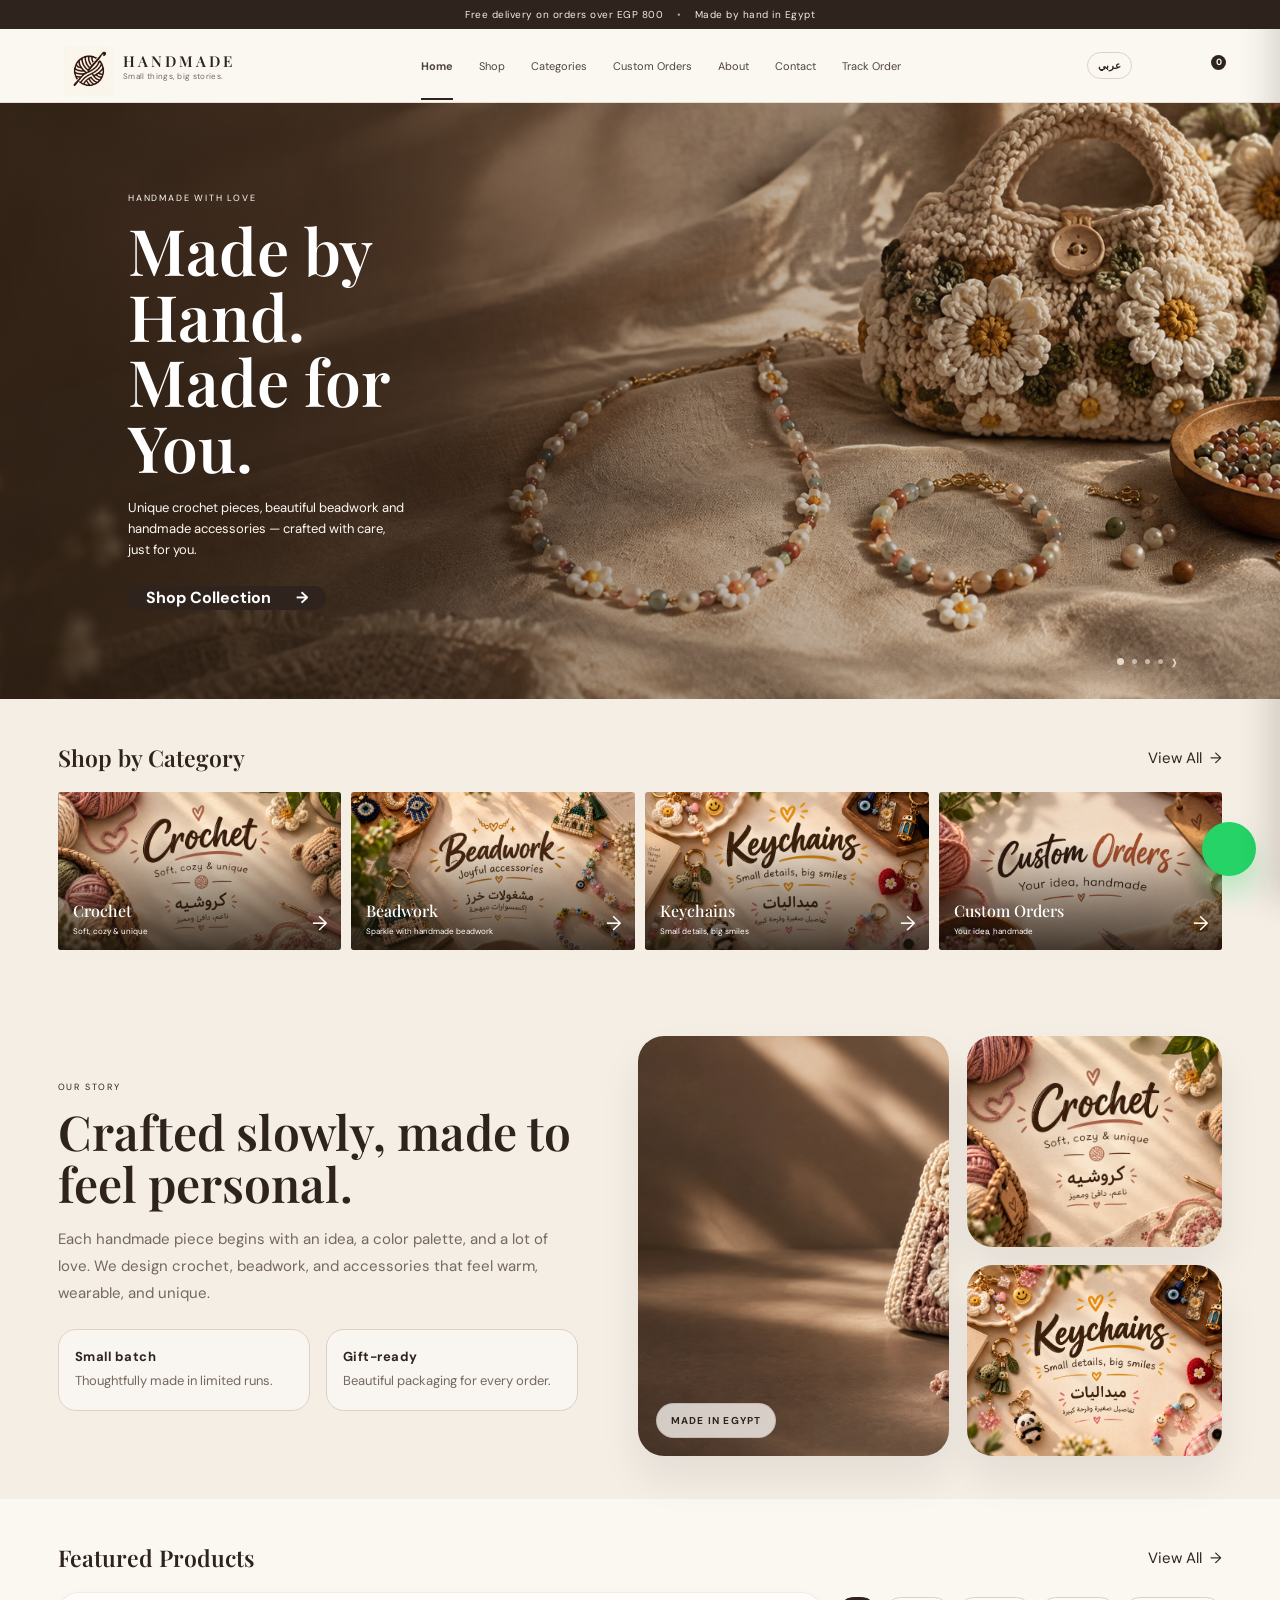
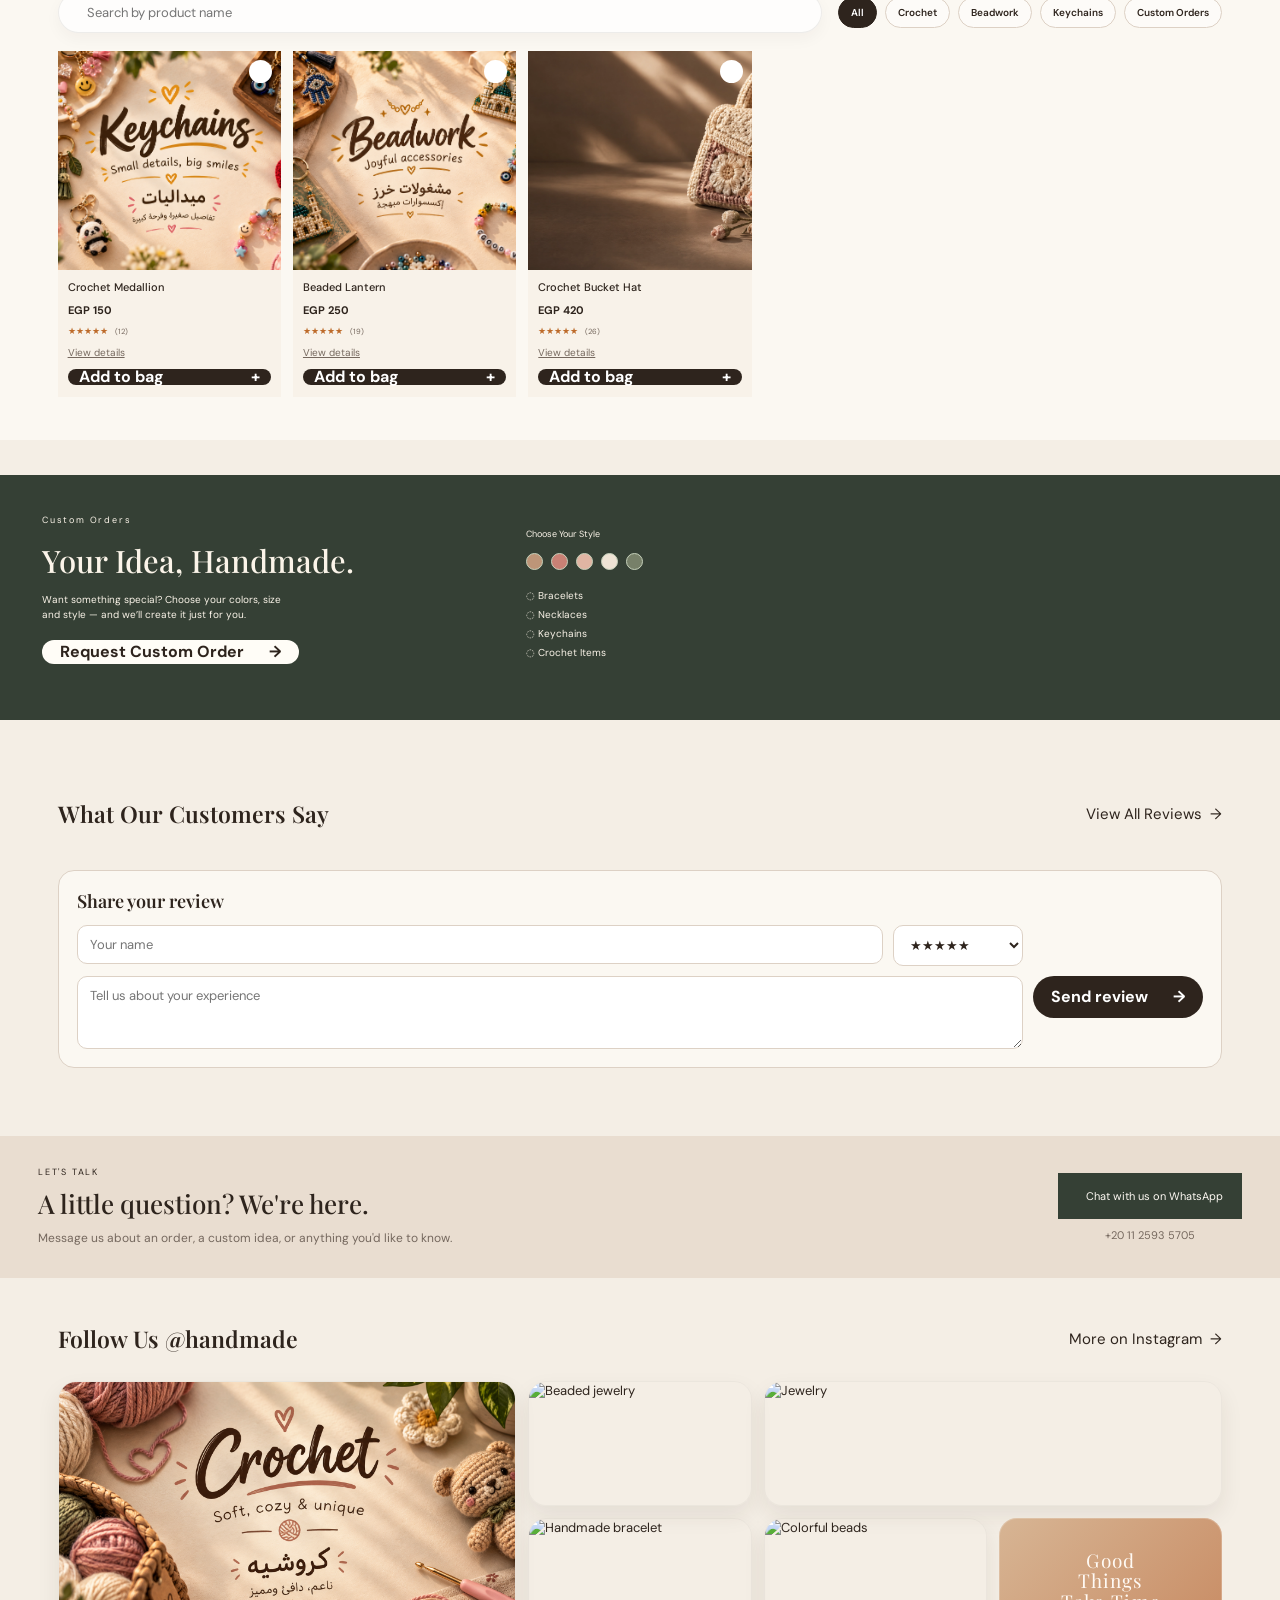
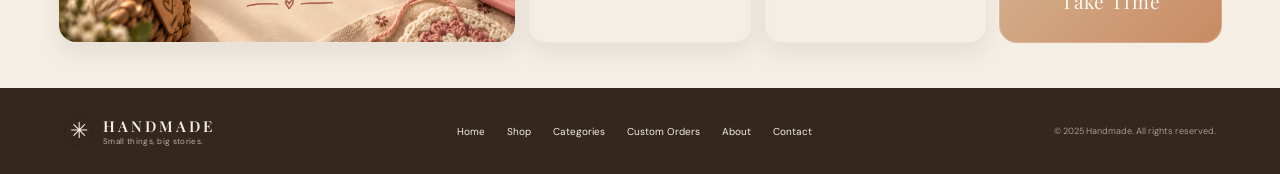
==== commit 3f8b9039: "Add files via upload" ====
--- a/index.html
+++ b/index.html
@@ -260,6 +260,7 @@
       <i data-lucide="message-circle"></i>
     </a>
     <div class="toast-container" id="toast-container" aria-live="polite" aria-atomic="true"></div>
+    <script src="product-details.js"></script>
     <script src="script.js"></script>
   </body>
 </html>
--- a/style.css
+++ b/style.css
@@ -454,6 +454,7 @@
   padding-bottom: 11px;
   position: relative;
   transition: transform 0.2s;
+  cursor: pointer;
 }
 .product-card:hover {
   transform: translateY(-4px);
@@ -462,6 +463,136 @@
   width: 100%;
   aspect-ratio: 1.02;
   object-fit: cover;
+}
+.product-details-modal[hidden],
+.product-details-modal [hidden] {
+  display: none;
+}
+.product-modal-open {
+  overflow: hidden;
+}
+.product-details-modal {
+  position: fixed;
+  inset: 0;
+  z-index: 1000;
+  display: grid;
+  place-items: center;
+  padding: 20px;
+}
+.product-details-backdrop {
+  position: absolute;
+  inset: 0;
+  background: rgba(25, 21, 18, 0.68);
+}
+.product-details-panel {
+  position: relative;
+  display: grid;
+  grid-template-columns: minmax(0, 1.1fr) minmax(240px, 0.9fr);
+  width: min(900px, 100%);
+  max-height: min(720px, 92vh);
+  overflow: auto;
+  background: #f8f2e9;
+  box-shadow: 0 22px 70px rgba(0, 0, 0, 0.24);
+}
+.product-details-close {
+  position: absolute;
+  z-index: 2;
+  top: 12px;
+  right: 12px;
+  width: 38px;
+  height: 38px;
+  border: 0;
+  border-radius: 50%;
+  background: #fff;
+  color: var(--ink);
+  font-size: 26px;
+  cursor: pointer;
+}
+.product-details-gallery {
+  position: relative;
+  min-height: 360px;
+  background: #eee5d9;
+}
+.product-details-gallery > img {
+  display: block;
+  width: 100%;
+  height: 100%;
+  max-height: 590px;
+  object-fit: contain;
+}
+.product-gallery-arrow {
+  position: absolute;
+  z-index: 1;
+  top: 50%;
+  width: 38px;
+  height: 38px;
+  transform: translateY(-50%);
+  border: 0;
+  border-radius: 50%;
+  background: rgba(255, 255, 255, 0.92);
+  font-size: 25px;
+  cursor: pointer;
+}
+.product-gallery-arrow.previous { left: 12px; }
+.product-gallery-arrow.next { right: 12px; }
+.product-gallery-count {
+  position: absolute;
+  bottom: 12px;
+  left: 12px;
+  padding: 4px 8px;
+  border-radius: 20px;
+  background: rgba(255, 255, 255, 0.9);
+  font-size: 11px;
+}
+.product-gallery-thumbnails {
+  position: absolute;
+  bottom: 12px;
+  right: 12px;
+  display: flex;
+  gap: 6px;
+  max-width: calc(100% - 90px);
+  overflow-x: auto;
+}
+.product-gallery-thumb {
+  flex: 0 0 46px;
+  width: 46px;
+  height: 46px;
+  padding: 2px;
+  border: 2px solid transparent;
+  background: #fff;
+  cursor: pointer;
+}
+.product-gallery-thumb.active { border-color: var(--ink); }
+.product-gallery-thumb img {
+  width: 100%;
+  height: 100%;
+  object-fit: cover;
+}
+.product-details-info {
+  align-self: center;
+  padding: clamp(24px, 5vw, 52px);
+}
+.product-details-info h2 {
+  margin: 0 0 14px;
+  font: 600 clamp(24px, 3vw, 34px)/1.2 "Playfair Display", serif;
+}
+.product-details-info > p {
+  margin: 20px 0;
+  color: var(--muted);
+  line-height: 1.8;
+  white-space: pre-wrap;
+}
+.product-details-info > button { margin-top: 28px; }
+.product-details-trigger {
+  display: block;
+  padding: 0;
+  margin-top: 9px;
+  border: 0;
+  background: none;
+  color: var(--muted);
+  text-decoration: underline;
+  font-size: 10px;
+  cursor: pointer;
 }
 .heart {
   position: absolute;
@@ -1281,6 +1412,13 @@
   direction: rtl;
 }
 @media (max-width: 600px) {
+  .product-details-modal { padding: 12px; }
+  .product-details-panel { display: block; max-height: 94vh; }
+  .product-details-gallery { height: min(52vh, 390px); min-height: 220px; }
+  .product-details-gallery > img { height: 100%; }
+  .product-details-info { padding: 20px; }
+  .product-details-info h2 { font-size: 24px; }
+  .product-details-info > button { width: 100%; margin-top: 16px; }
   .tracking-panel { padding: 22px 18px; }
   .tracking-header .brand small { display: none; }
   body { overflow-x: hidden; }
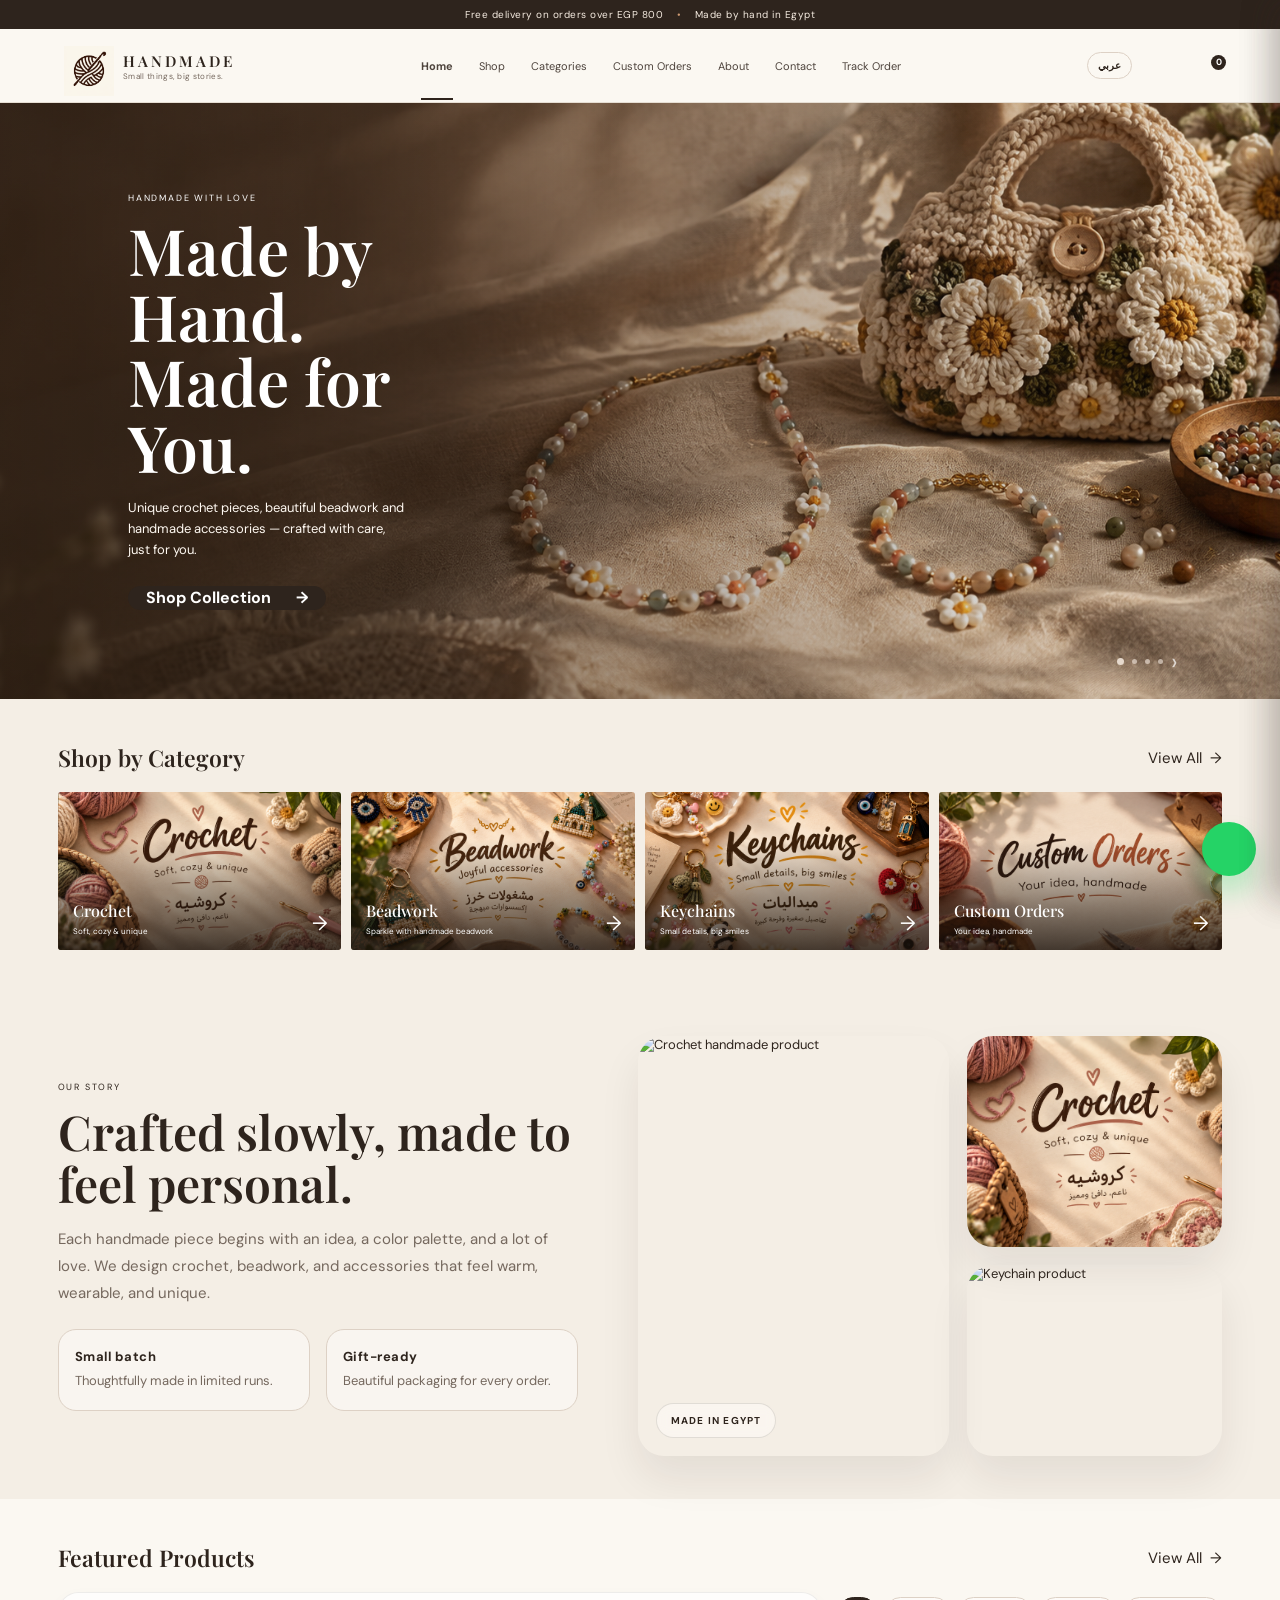
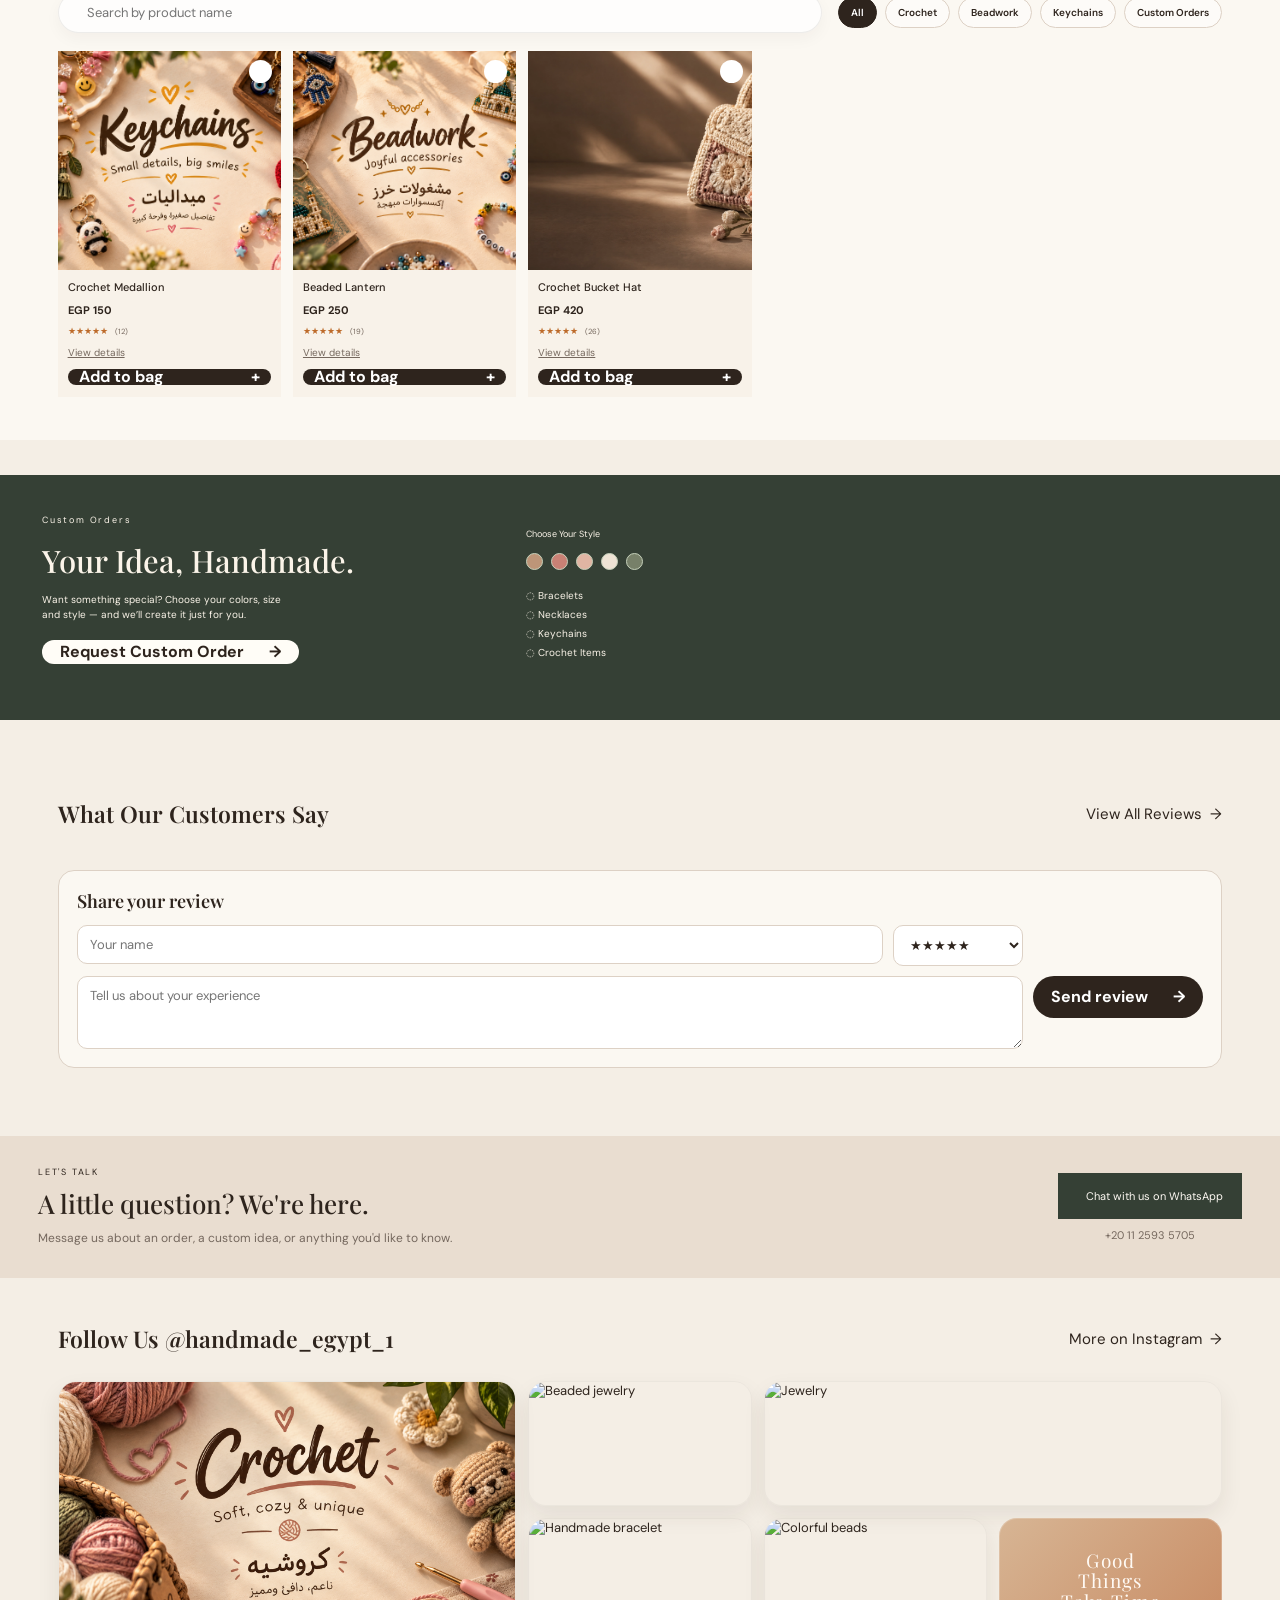
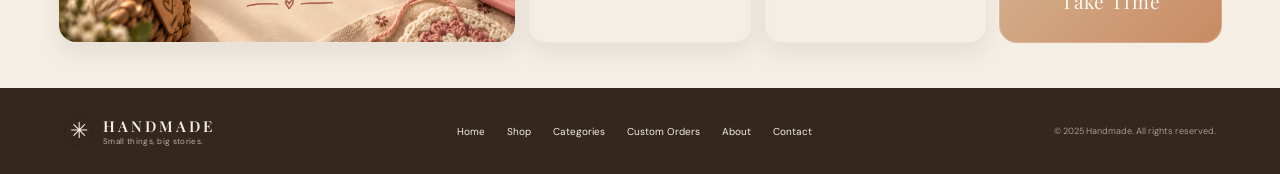
==== commit 1cafadc8: "Add files via upload" ====
--- a/index.html
+++ b/index.html
@@ -36,7 +36,7 @@
       <div class="header-actions">
         <button class="language-toggle" data-action="language" aria-label="Switch language">عربي</button>
         <button aria-label="Search"><i data-lucide="search"></i></button
-        ><button aria-label="Favorites" data-action="favorites"><i data-lucide="heart"></i></button
+        ><button id="favorites-button" aria-label="Favorites" data-action="favorites"><i data-lucide="heart"></i></button
         ><button
           class="cart-button"
           aria-label="Shopping bag"
@@ -91,9 +91,9 @@
           </div>
         </div>
         <div class="story-gallery" aria-label="Handmade product gallery">
-          <img class="tall" src="logos/handmade_crochet_banner.png" alt="Crochet handmade product" loading="lazy" />
+          <img class="tall" src="https://i.ibb.co/TxVxwDGd/7f3257e1-34c0-48c4-911f-2f8a2e660a8e.jpg" alt="Crochet handmade product" loading="lazy" />
           <img class="wide" src="logos/crochet.png" alt="Handmade crochet item" loading="lazy" />
-          <img class="small" src="logos/Keychains.png" alt="Keychain product" loading="lazy" />
+          <img class="small" src="https://i.ibb.co/Zz8pzLTS/f79a6a61-f7c1-415b-bb8c-285951fdbfd3.jpg" alt="Keychain product" loading="lazy" />
           <div class="story-badge" data-i18n="madeInEgypt">Made in Egypt</div>
         </div>
       </section>
@@ -112,6 +112,9 @@
         <div class="product-grid" id="product-grid">
           <div class="loading">Loading handmade pieces...</div>
         </div>
+        <button class="button dark show-more-products" id="show-more-products" type="button" hidden>
+          عرض باقي المنتجات
+        </button>
       </section>
       <section class="custom-banner" id="custom">
         <div>
@@ -175,8 +178,8 @@
       </section>
       <section class="instagram" id="instagram">
         <div class="section-heading">
-          <h2 data-i18n="followUs">Follow Us @handmaid_00</h2>
-          <a href="https://www.instagram.com/handmaid_00?utm_source=ig_web_button_share_sheet&stkn=ZDNlZDc0MzIxNw=="><span data-i18n="moreInstagram">More on Instagram</span> <span>→</span></a>
+          <h2 data-i18n="followUs">Follow Us @handmade_egypt_1</h2>
+          <a href="https://www.instagram.com/handmade_egypt_1/"><span data-i18n="moreInstagram">More on Instagram</span> <span>→</span></a>
         </div>
         <div class="insta-grid">
           <img
@@ -185,22 +188,22 @@
             loading="lazy"
             decoding="async"
           /><img
-            src="https://encrypted-tbn0.gstatic.com/images?q=tbn:ANd9GcSBQu9ji9A50HLihKkukhWl06Za7SVLPHXKu1DTyJ3v5-e9r3_bfx5MPN0&s=10"
+            src="https://i.ibb.co/d0895fnW/874bd997-dcff-4dd6-a988-3cc5eb549b85.jpg"
             alt="Beaded jewelry"
             loading="lazy"
             decoding="async"
           /><img
-            src="https://joumla-eg.com/wp-content/uploads/2025/09/d5f45c0b1d92b63f5a638ba7e3cf0b73.jpg"
+            src="https://i.ibb.co/TxVxwDGd/7f3257e1-34c0-48c4-911f-2f8a2e660a8e.jpg"
             alt="Jewelry"
             loading="lazy"
             decoding="async"
           /><img
-            src="https://www.cotzl.com/uploads/products/t/p-2759-p-9444.jpg"
+            src="https://i.ibb.co/pBmHkP0Z/09c8f864-42a1-4a2f-a088-f889ac0e6f08.jpg"
             alt="Handmade bracelet"
             loading="lazy"
             decoding="async"
           /><img
-            src="https://i.pinimg.com/474x/be/59/03/be59031faee802ada8685f69e1292c83.jpg"
+            src="https://i.ibb.co/wmjbt4c/IMG-2189.png"
             alt="Colorful beads"
             loading="lazy"
             decoding="async"
@@ -251,11 +254,20 @@
           <span data-i18n="noteLabel">Order note</span>
           <textarea name="note" rows="3" placeholder="اكتب الألوان أو أي تفاصيل تفضلها"></textarea>
         </label>
-        <button class="button dark submit-order" type="submit"><span data-i18n="placeOrder">Place Order</span> <span>→</span></button>
+        <button class="button dark submit-order" type="submit"><span data-i18n="Checkout">Checkout</span> <span>→</span></button>
       </form>
-      <button class="button dark checkout"><span data-i18n="checkout">Checkout</span> <span>→</span></button>
+      
     </aside>
-    <div class="overlay" data-action="close-cart"></div>
+    <aside class="cart-drawer favorites-drawer" id="favorites-drawer" aria-hidden="true">
+      <div class="drawer-head">
+        <h2 data-i18n="favorites">Favorites</h2>
+        <button data-action="close-favorites" aria-label="Close favorites">
+          <i data-lucide="x"></i>
+        </button>
+      </div>
+      <div id="favorites-items"></div>
+    </aside>
+    <div class="overlay" data-action="close-drawers"></div>
     <a class="whatsapp-float" href="https://wa.me/201125935705" data-whatsapp-message="customOrder" aria-label="Chat on WhatsApp" target="_blank" rel="noopener noreferrer">
       <i data-lucide="message-circle"></i>
     </a>
--- a/style.css
+++ b/style.css
@@ -449,6 +449,13 @@
   grid-template-columns: repeat(5, 1fr);
   gap: 12px;
 }
+.show-more-products {
+  display: block;
+  margin: 22px auto 0;
+}
+.show-more-products[hidden] {
+  display: none;
+}
 .product-card {
   background: #f8f2e9;
   padding-bottom: 11px;
@@ -955,6 +962,49 @@
 .cart-drawer.open {
   right: 0;
 }
+.favorites-drawer {
+  right: -390px;
+}
+.favorite-item {
+  display: grid;
+  grid-template-columns: minmax(0, 1fr) 36px;
+  align-items: center;
+  gap: 8px;
+  padding: 14px 0;
+  border-bottom: 1px solid var(--line);
+}
+.favorite-product-link {
+  display: grid;
+  grid-template-columns: 56px minmax(0, 1fr);
+  align-items: center;
+  gap: 12px;
+  min-width: 0;
+  padding: 0;
+  text-align: start;
+  cursor: pointer;
+}
+.favorite-product-link img {
+  width: 56px;
+  height: 56px;
+  border-radius: 6px;
+  object-fit: cover;
+}
+.favorite-product-link span {
+  display: grid;
+  gap: 7px;
+  min-width: 0;
+}
+.favorite-product-link b {
+  overflow-wrap: anywhere;
+}
+.favorite-product-link small {
+  color: var(--muted);
+  font-size: 11px;
+}
+.favorite-remove {
+  color: #9b5145;
+  font-size: 22px;
+}
 .drawer-head {
   display: flex;
   justify-content: space-between;
@@ -1323,9 +1373,6 @@
   }
   .product-grid {
     grid-template-columns: repeat(2, 1fr);
-  }
-  .product-card:nth-child(n + 5) {
-    display: none;
   }
   .custom-banner {
     margin: 20px 22px;
@@ -1452,7 +1499,6 @@
   .story-gallery .wide { min-height: 134px; }
   .story-gallery .small { min-height: 134px; }
   .product-grid { gap: 9px; }
-  .product-card:nth-child(n + 5) { display: block; }
   .product-card img { aspect-ratio: 1 / 1; }
   .product-info { padding: 10px; }
   .product-info h3 { font-size: 11px; }
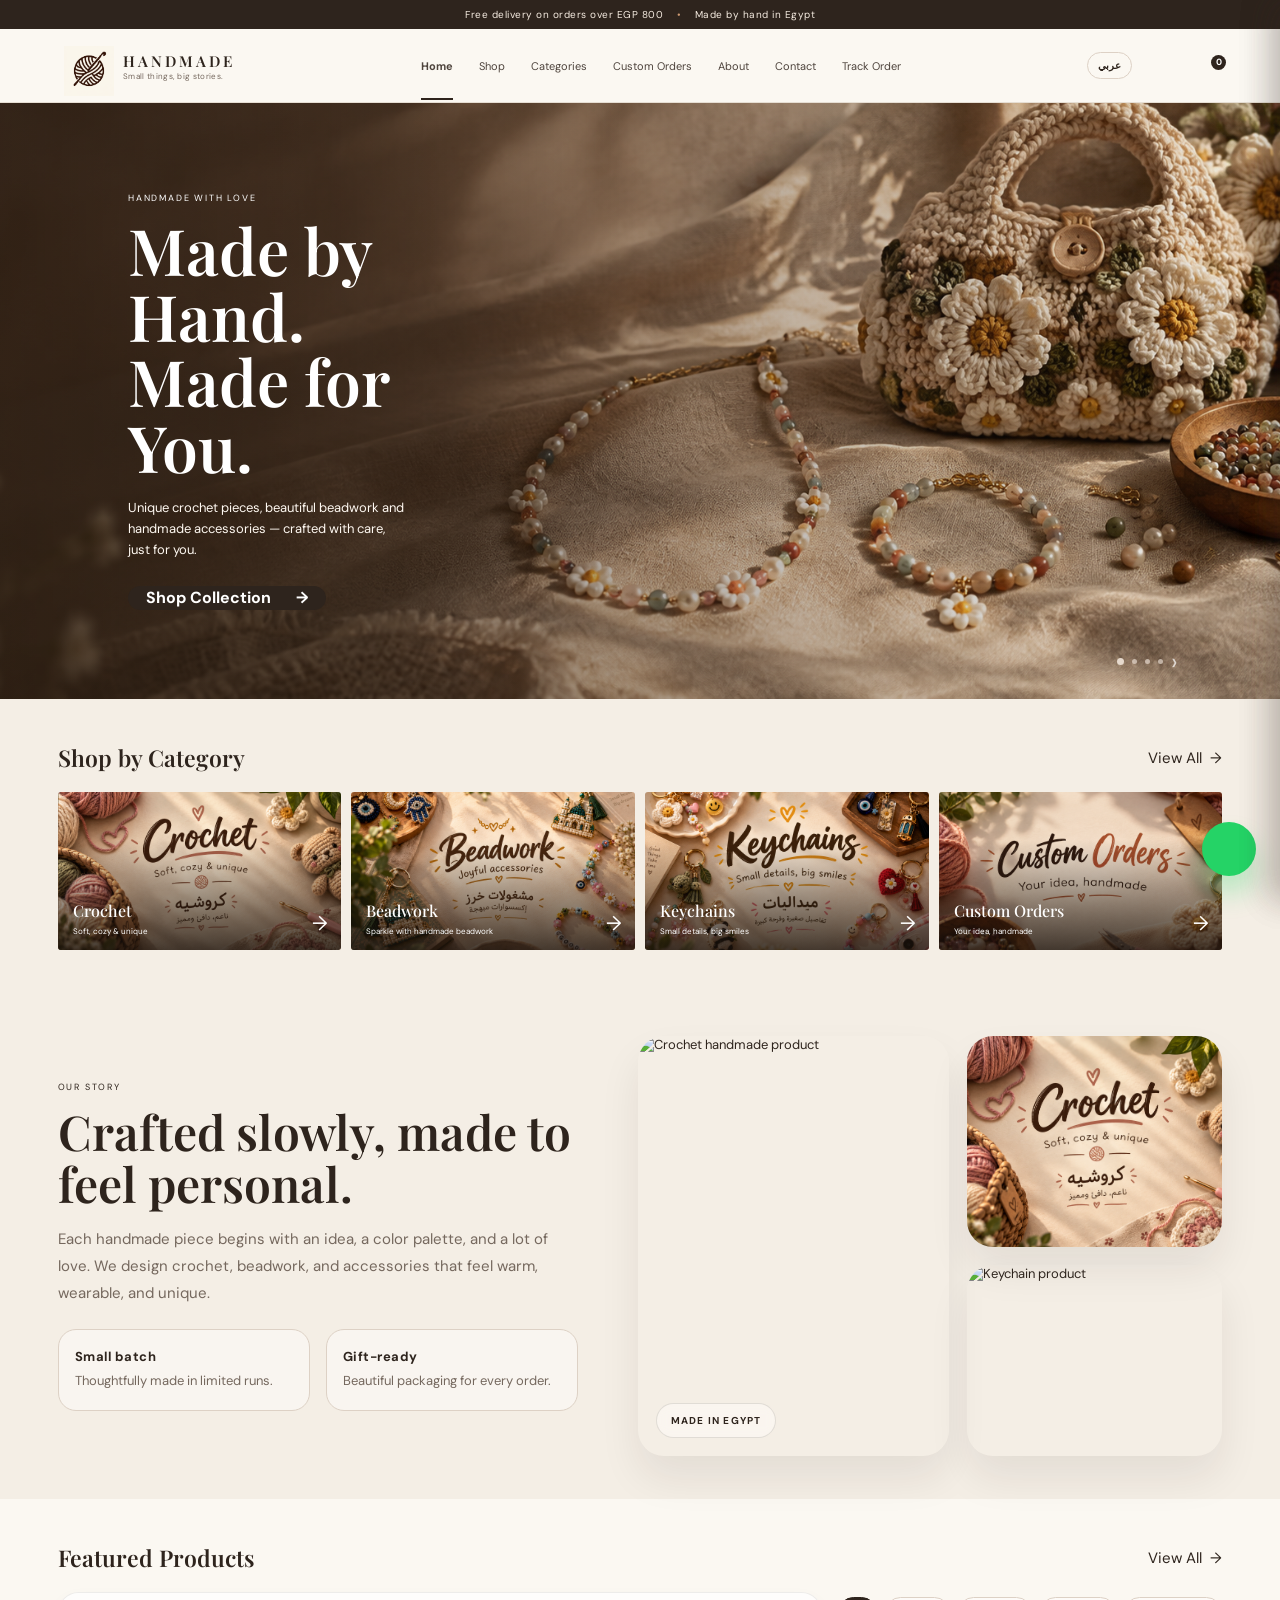
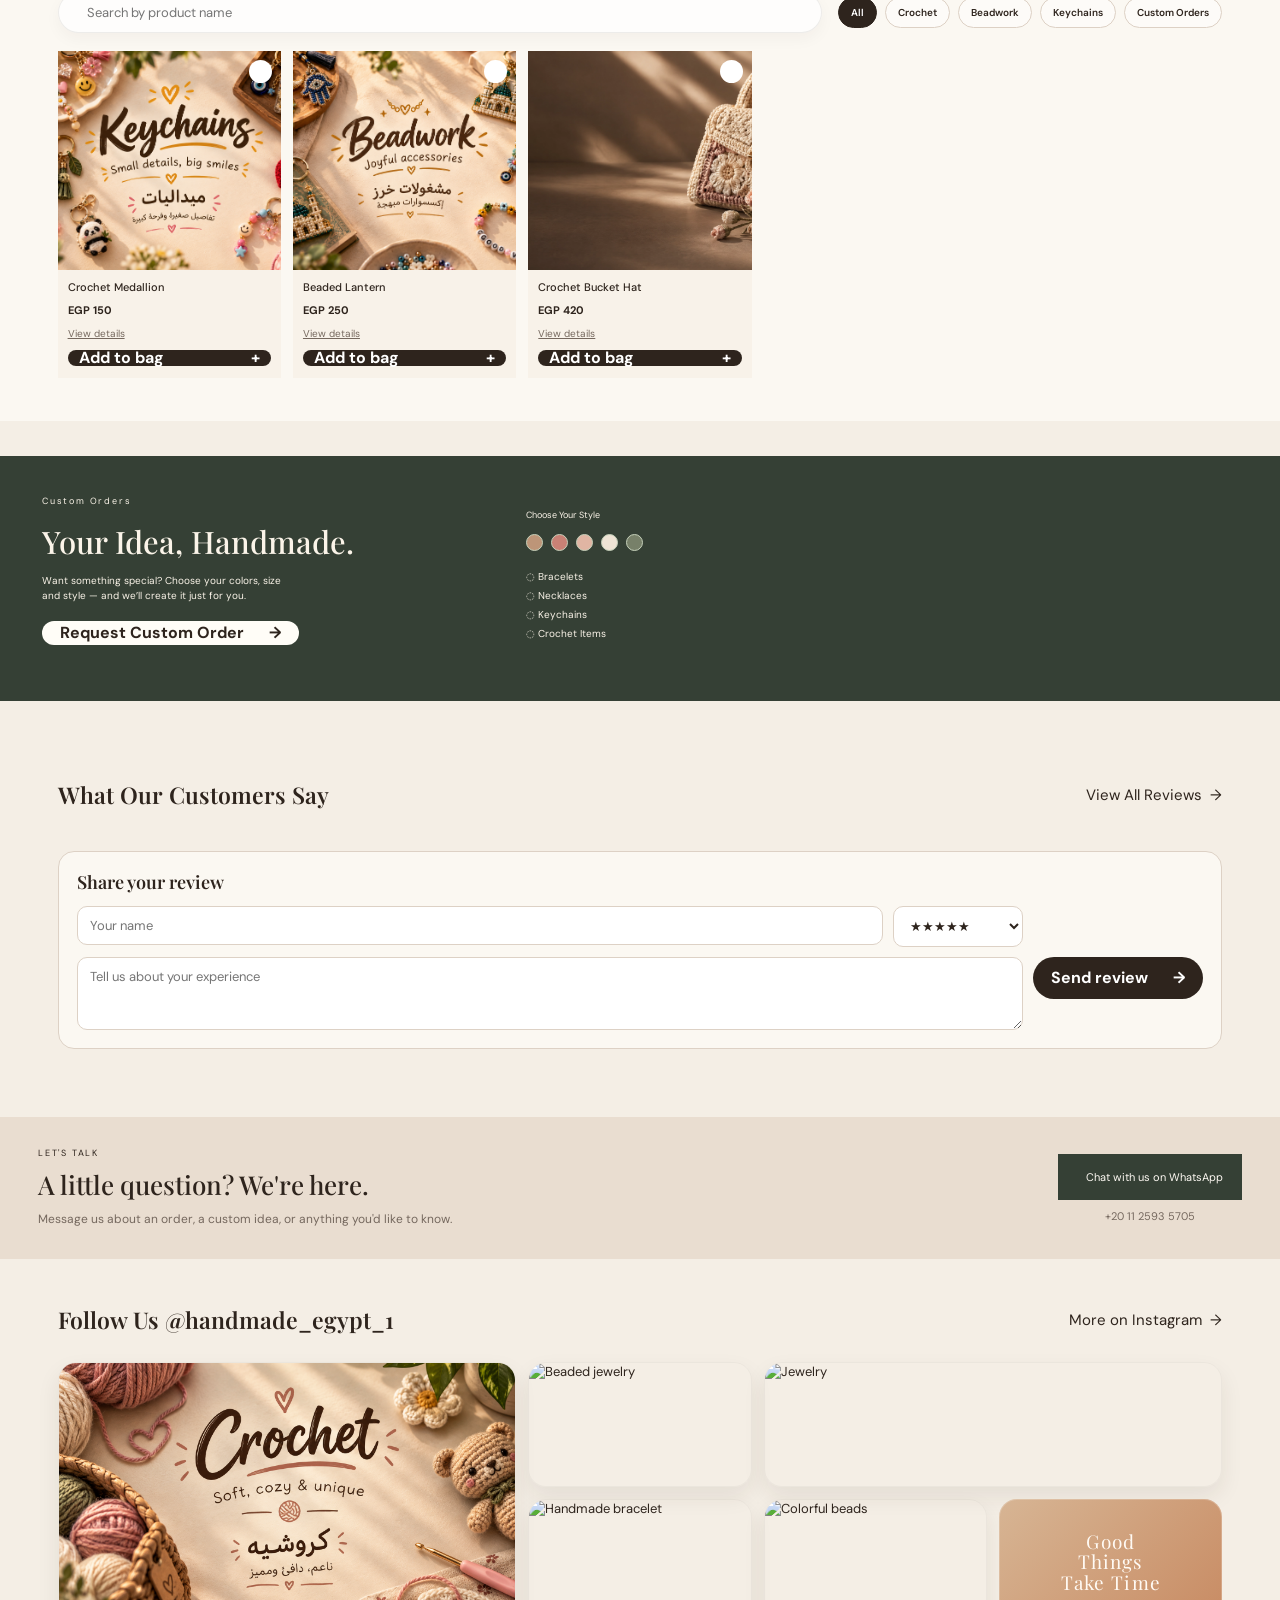
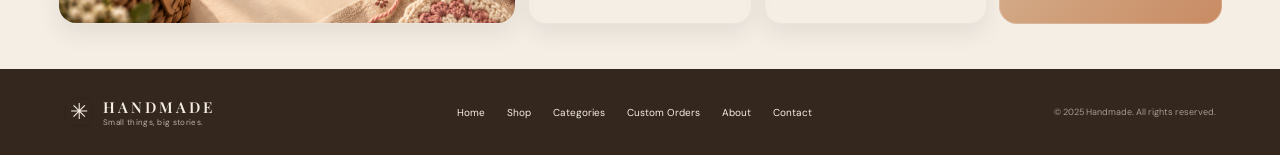
==== commit 6548bb27: "Add files via upload" ====
--- a/index.html
+++ b/index.html
@@ -35,7 +35,7 @@
       </nav>
       <div class="header-actions">
         <button class="language-toggle" data-action="language" aria-label="Switch language">عربي</button>
-        <button aria-label="Search"><i data-lucide="search"></i></button
+        <button type="button" aria-label="Search" data-i18n-aria-label="search" data-action="search"><i data-lucide="search"></i></button
         ><button id="favorites-button" aria-label="Favorites" data-action="favorites"><i data-lucide="heart"></i></button
         ><button
           class="cart-button"
@@ -124,7 +124,7 @@
             Want something special? Choose your colors, size and style — and
             we’ll create it just for you.
           </p>
-          <a class="button light" href="#contact"
+          <a class="button light" href="custom-orders.html"
             ><span data-i18n="requestOrder">Request Custom Order</span> <span>→</span></a
           >
         </div>
@@ -248,13 +248,18 @@
         </label>
         <label>
           <span data-i18n="phoneLabel">Phone</span>
-          <input type="tel" name="phone" placeholder="01xxxxxxxxx" required />
+          <input type="tel" name="phone" autocomplete="tel" placeholder="01xxxxxxxxx" required />
+        </label>
+        <label>
+          <span data-i18n="addressLabel">Delivery address</span>
+          <input type="text" name="address" autocomplete="street-address" placeholder="المحافظة، المنطقة، العنوان بالتفصيل" required />
         </label>
         <label>
           <span data-i18n="noteLabel">Order note</span>
           <textarea name="note" rows="3" placeholder="اكتب الألوان أو أي تفاصيل تفضلها"></textarea>
         </label>
-        <button class="button dark submit-order" type="submit"><span data-i18n="Checkout">Checkout</span> <span>→</span></button>
+        <p class="checkout-note" data-i18n="checkoutNote">After you place your order, we will contact you to confirm delivery and payment details.</p>
+        <button class="button dark submit-order" type="submit"><span data-i18n="placeOrder">Place Order</span> <span>→</span></button>
       </form>
       
     </aside>
--- a/style.css
+++ b/style.css
@@ -1118,6 +1118,17 @@
 .checkout-form textarea {
   resize: vertical;
   min-height: 70px;
+}
+.checkout-note {
+  margin: 0;
+  color: var(--muted);
+  font-size: 10px;
+  line-height: 1.6;
+}
+.checkout-form button:disabled,
+.catalog-add:disabled {
+  opacity: 0.55;
+  cursor: not-allowed;
 }
 .toast-container {
   position: fixed;
@@ -1476,7 +1487,6 @@
   .brand strong { font-size: 12px; letter-spacing: 0.12em; }
   .brand small { font-size: 7px; }
   .header-actions { gap: 8px; }
-  .header-actions > button[aria-label="Search"],
   .header-actions > button[aria-label="Account"] { display: none; }
   .language-toggle { padding: 5px 8px; }
   .hero { min-height: 470px; padding: 28px 20px; }
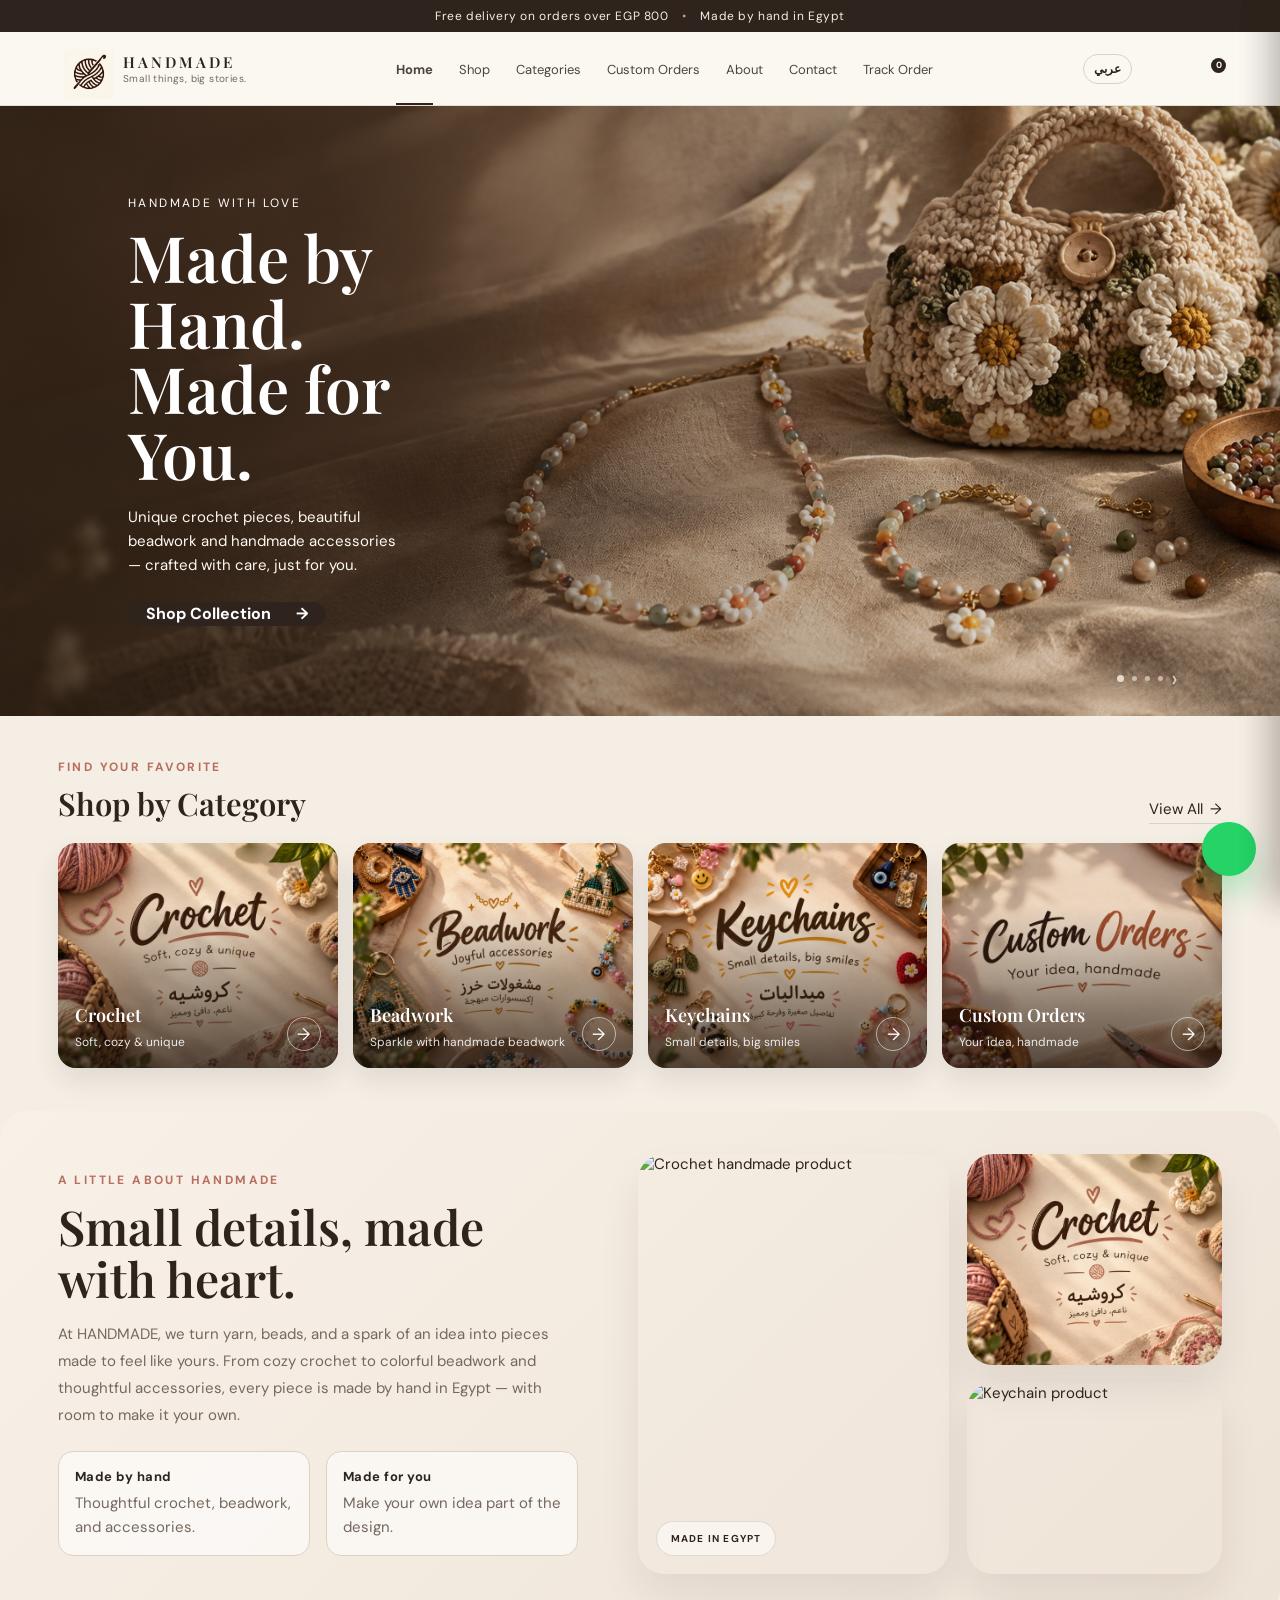
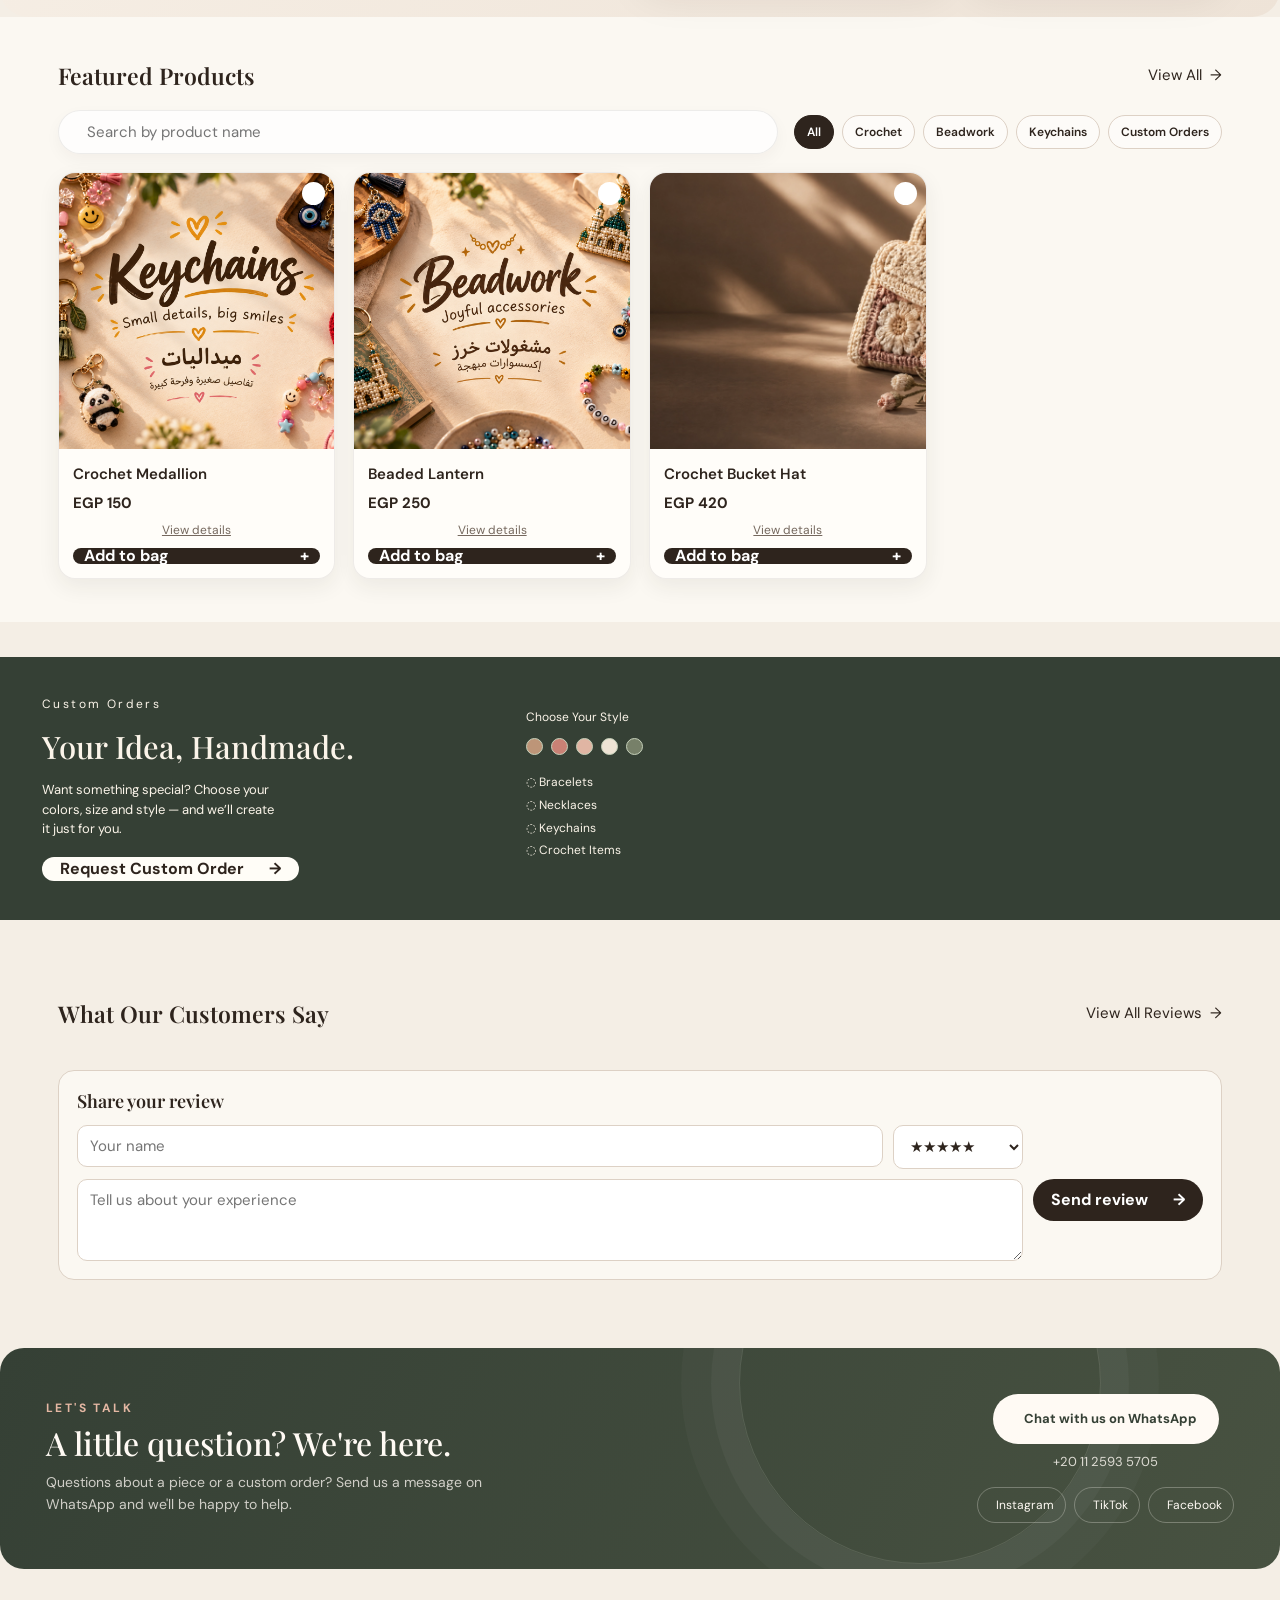
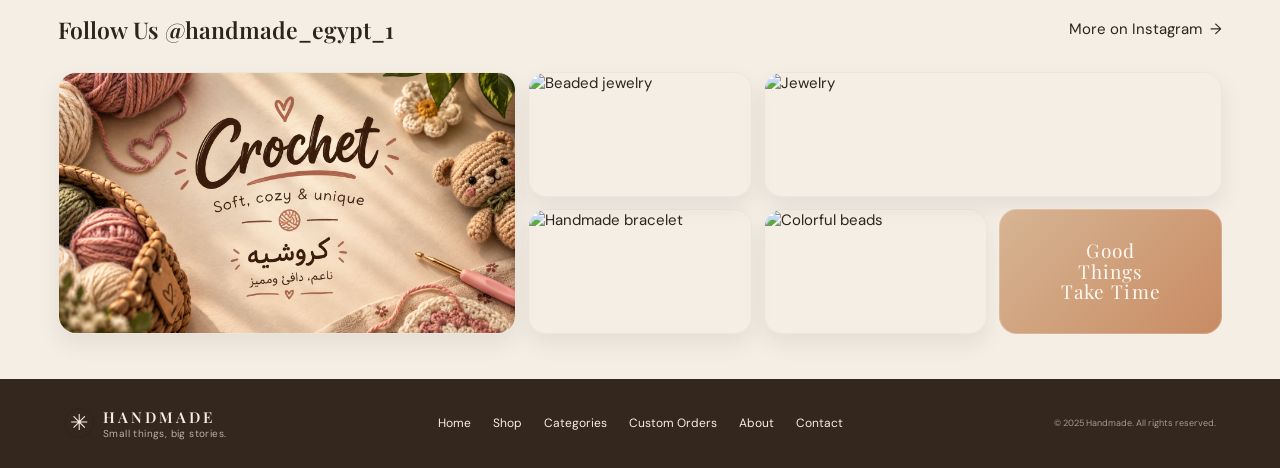
==== commit f72633b4: "Add files via upload" ====
--- a/index.html
+++ b/index.html
@@ -66,12 +66,15 @@
       </section>
       <section class="section categories" id="categories">
         <div class="section-heading">
-          <h2 data-i18n="shopByCategory">Shop by Category</h2>
+          <div class="category-heading-copy">
+            <p class="eyebrow" data-i18n="categoriesEyebrow">FIND YOUR FAVORITE</p>
+            <h2 data-i18n="shopByCategory">Shop by Category</h2>
+          </div>
           <a href="#shop"><span data-i18n="viewAll">View All</span> <span>→</span></a>
         </div>
         <div class="category-grid" id="category-grid"></div>
       </section>
-      <section class="section story-section" id="story">
+      <section class="section story-section" id="about">
         <div class="story-copy">
           <p class="eyebrow" data-i18n="storyEyebrow">OUR STORY</p>
           <h2 data-i18n="storyTitle">Crafted slowly, made to feel personal.</h2>
@@ -81,12 +84,12 @@
           </p>
           <div class="story-points">
             <div>
-              <strong data-i18n="smallBatch">Small batch</strong>
-              <span data-i18n="smallBatchDescription">Thoughtfully made in limited runs.</span>
+              <strong data-i18n="madeByHand">Made by hand</strong>
+              <span data-i18n="madeByHandDescription">Thoughtful crochet, beadwork, and accessories.</span>
             </div>
             <div>
-              <strong data-i18n="giftReady">Gift-ready</strong>
-              <span data-i18n="giftReadyDescription">Beautiful packaging for every order.</span>
+              <strong data-i18n="customMade">Made for you</strong>
+              <span data-i18n="customMadeDescription">Make your own idea part of the design.</span>
             </div>
           </div>
         </div>
@@ -140,10 +143,10 @@
         </div>
         <div class="custom-photo"></div>
       </section>
-      <section class="section testimonials" id="about">
+      <section class="section testimonials" id="reviews">
         <div class="section-heading">
           <h2 data-i18n="customerReviews">What Our Customers Say</h2>
-          <a href="#about"><span data-i18n="viewReviews">View All Reviews</span> <span>→</span></a>
+          <a href="#reviews"><span data-i18n="viewReviews">View All Reviews</span> <span>→</span></a>
         </div>
         <div class="review-grid" id="review-grid"></div>
         <form class="review-form" id="review-form">
@@ -174,12 +177,26 @@
             <span data-i18n="whatsappUs">Chat with us on WhatsApp</span>
           </a>
           <a class="contact-number" href="https://wa.me/201125935705" target="_blank" rel="noopener noreferrer">+20 11 2593 5705</a>
+          <div class="contact-socials" aria-label="Instagram, TikTok and Facebook" data-i18n-aria-label="socialMedia">
+            <a href="https://www.instagram.com/handmade_egypt_1/" target="_blank" rel="noopener noreferrer" aria-label="Instagram" data-i18n-aria-label="instagram">
+              <i data-lucide="camera" aria-hidden="true"></i>
+              <span data-i18n="instagram">Instagram</span>
+            </a>
+            <a href="https://www.tiktok.com/@handmade_egypt0?is_from_webapp=1&amp;sender_device=pc" target="_blank" rel="noopener noreferrer" aria-label="TikTok" data-i18n-aria-label="tiktok">
+              <i data-lucide="music-2" aria-hidden="true"></i>
+              <span data-i18n="tiktok">TikTok</span>
+            </a>
+            <a href="https://www.facebook.com/profile.php?id=61594806186939" target="_blank" rel="noopener noreferrer" aria-label="Facebook" data-i18n-aria-label="facebook">
+              <i data-lucide="users-round" aria-hidden="true"></i>
+              <span data-i18n="facebook">Facebook</span>
+            </a>
+          </div>
         </div>
       </section>
       <section class="instagram" id="instagram">
         <div class="section-heading">
           <h2 data-i18n="followUs">Follow Us @handmade_egypt_1</h2>
-          <a href="https://www.instagram.com/handmade_egypt_1/"><span data-i18n="moreInstagram">More on Instagram</span> <span>→</span></a>
+          <a href="https://www.instagram.com/handmade_egypt_1/" target="_blank" rel="noopener noreferrer"><span data-i18n="moreInstagram">More on Instagram</span> <span>→</span></a>
         </div>
         <div class="insta-grid">
           <img
@@ -239,8 +256,9 @@
         <p class="empty-cart" data-i18n="emptyCart">Your bag is waiting for something special.</p>
       </div>
       <div class="cart-total">
-        <span data-i18n="total">Total</span><strong id="cart-total">EGP 0</strong>
-      </div>
+        <span data-i18n="productsSubtotal">Products subtotal</span><strong id="cart-total">EGP 0</strong>
+      </div>
+      <p class="delivery-fee-note" data-i18n="deliveryFeeConfirmation">Delivery fees depend on your products and address. Our customer service team will confirm the delivery cost with you when confirming your order.</p>
       <form class="checkout-form" id="checkout-form">
         <label>
           <span data-i18n="nameLabel">Name</span>
--- a/style.css
+++ b/style.css
@@ -7,11 +7,25 @@
   --olive: #354035;
   --line: #ddd1c5;
 }
+@font-face {
+  font-family: "Zain Rounded";
+  src: url("fonts/ZainRounded-VF.ttf") format("truetype");
+  font-style: normal;
+  font-weight: 100 900;
+  font-display: swap;
+}
 * {
   box-sizing: border-box;
 }
 html {
   scroll-behavior: smooth;
+}
+#categories,
+#about,
+#contact,
+#reviews,
+#shop {
+  scroll-margin-top: 88px;
 }
 body {
   margin: 0;
@@ -237,6 +251,14 @@
   align-items: center;
   max-width: 1440px;
   margin: 0 auto;
+  padding-block: clamp(36px, 5vw, 64px);
+  border-radius: 28px;
+  background: linear-gradient(135deg, #f8f1e8, #eee3d7);
+}
+.story-copy .eyebrow,
+.category-heading-copy .eyebrow {
+  color: var(--terracotta);
+  font-weight: 700;
 }
 .story-copy {
   max-width: 520px;
@@ -259,10 +281,10 @@
   gap: 16px;
 }
 .story-points div {
-  background: rgba(255, 255, 255, 0.4);
+  background: rgba(255, 255, 255, 0.62);
   border: 1px solid var(--line);
-  border-radius: 18px;
-  padding: 18px 16px;
+  border-radius: 15px;
+  padding: 16px;
 }
 .story-points strong {
   display: block;
@@ -300,7 +322,8 @@
 }
 .story-badge {
   position: absolute;
-  left: 18px;
+  z-index: 2;
+  inset-inline-start: 18px;
   bottom: 18px;
   padding: 10px 14px;
   background: rgba(251, 248, 242, 0.78);
@@ -336,6 +359,28 @@
   font-size: 15px;
   margin-left: 5px;
 }
+.categories .section-heading {
+  align-items: end;
+}
+.category-heading-copy .eyebrow {
+  margin-bottom: 7px;
+}
+.category-heading-copy h2 {
+  margin: 0;
+  font:
+    600 clamp(24px, 3vw, 31px) "Playfair Display",
+    serif;
+}
+.categories .section-heading > a {
+  display: inline-flex;
+  align-items: center;
+  gap: 7px;
+  padding-bottom: 4px;
+  border-bottom: 1px solid var(--line);
+}
+.categories .section-heading > a span {
+  margin: 0;
+}
 .shop-controls {
   display: flex;
   justify-content: space-between;
@@ -393,46 +438,67 @@
 .category-grid {
   display: grid;
   grid-template-columns: repeat(4, 1fr);
-  gap: 10px;
+  gap: 15px;
 }
 .category-card {
-  height: 158px;
-  border-radius: 3px;
+  min-height: 225px;
+  border-radius: 18px;
   overflow: hidden;
   position: relative;
   color: #fff;
   background-size: cover;
   background-position: center;
-}
-.category-card:after {
+  isolation: isolate;
+  box-shadow: 0 12px 26px rgba(46, 36, 29, 0.1);
+  transition: transform 0.25s ease, box-shadow 0.25s ease;
+}
+.category-card::before {
   content: "";
   position: absolute;
-  inset: 30% 0 0;
-  background: linear-gradient(transparent, rgba(24, 17, 12, 0.8));
-}
-.category-card div {
+  inset: 0;
+  z-index: -1;
+  background: linear-gradient(180deg, rgba(24, 17, 12, 0.02) 28%, rgba(24, 17, 12, 0.72) 100%);
+}
+.categories .category-card:hover {
+  transform: translateY(-4px);
+  box-shadow: 0 18px 34px rgba(46, 36, 29, 0.16);
+}
+.category-card-content {
   position: absolute;
-  z-index: 1;
-  bottom: 14px;
-  left: 15px;
-  right: 13px;
+  inset-inline: 17px;
+  bottom: 17px;
   display: flex;
   justify-content: space-between;
   align-items: end;
+  gap: 12px;
 }
 .category-card b {
   display: block;
   font:
-    500 16px "Playfair Display",
+    600 18px "Playfair Display",
     serif;
 }
 .category-card small {
   display: block;
-  font-size: 8px;
-  margin-top: 5px;
-}
-.category-card span {
-  font-size: 20px;
+  font-size: 10px;
+  line-height: 1.5;
+  margin-top: 6px;
+  color: rgba(255, 255, 255, 0.88);
+}
+.category-card-arrow {
+  flex: 0 0 34px;
+  width: 34px;
+  height: 34px;
+  display: grid;
+  place-items: center;
+  border: 1px solid rgba(255, 255, 255, 0.55);
+  border-radius: 50%;
+  font-size: 17px;
+  transition: background 0.2s ease, color 0.2s ease;
+}
+.category-card:hover .category-card-arrow {
+  background: #fff;
+  color: var(--ink);
 }
 .products-section {
   background: var(--cream);
@@ -446,8 +512,8 @@
 }
 .product-grid {
   display: grid;
-  grid-template-columns: repeat(5, 1fr);
-  gap: 12px;
+  grid-template-columns: repeat(4, minmax(0, 1fr));
+  gap: 18px;
 }
 .show-more-products {
   display: block;
@@ -457,19 +523,27 @@
   display: none;
 }
 .product-card {
-  background: #f8f2e9;
-  padding-bottom: 11px;
+  display: flex;
+  flex-direction: column;
+  min-width: 0;
+  padding: 0;
+  overflow: hidden;
+  border: 1px solid rgba(46, 36, 29, 0.08);
+  border-radius: 17px;
+  background: #fffdf9;
+  box-shadow: 0 8px 22px rgba(46, 36, 29, 0.07);
   position: relative;
-  transition: transform 0.2s;
   cursor: pointer;
 }
 .product-card:hover {
-  transform: translateY(-4px);
+  transform: translateY(-5px);
+  box-shadow: 0 16px 30px rgba(46, 36, 29, 0.13);
 }
 .product-card img {
   width: 100%;
-  aspect-ratio: 1.02;
+  aspect-ratio: 1 / 1;
   object-fit: cover;
+  background: #eee5d9;
 }
 .product-details-modal[hidden],
 .product-details-modal [hidden] {
@@ -623,16 +697,22 @@
   fill: currentColor;
 }
 .product-info {
-  padding: 10px 10px 0;
+  display: flex;
+  flex: 1;
+  flex-direction: column;
+  align-items: stretch;
+  padding: 14px;
 }
 .product-info h3 {
-  margin: 0 0 7px;
-  font-size: 11px;
-  font-weight: 500;
+  margin: 0 0 8px;
+  font-size: 15px;
+  line-height: 1.5;
+  font-weight: 600;
+  overflow-wrap: anywhere;
 }
 .price {
   font-weight: 700;
-  font-size: 11px;
+  font-size: 15px;
 }
 .stars {
   color: #bd6a29;
@@ -796,27 +876,46 @@
   cursor: pointer;
 }
 .contact-section {
+  position: relative;
+  overflow: hidden;
   max-width: 1308px;
   margin: 25px auto 45px;
-  padding: 30px 38px;
-  background: #e9ddd0;
+  padding: clamp(28px, 4vw, 46px);
+  border-radius: 24px;
+  background: linear-gradient(118deg, #354035, #485241);
+  color: #fffaf4;
   display: flex;
   align-items: center;
   justify-content: space-between;
   gap: 28px;
+  isolation: isolate;
+}
+.contact-section::before {
+  content: "";
+  position: absolute;
+  z-index: -1;
+  width: 360px;
+  aspect-ratio: 1;
+  inset-inline-end: 14%;
+  top: -66%;
+  border: 1px solid rgba(255, 250, 244, 0.12);
+  border-radius: 50%;
+  box-shadow: 0 0 0 28px rgba(255, 250, 244, 0.035), 0 0 0 58px rgba(255, 250, 244, 0.025);
 }
 .contact-copy .eyebrow {
   margin: 0 0 8px;
+  color: #e4b7a3;
+  font-weight: 700;
 }
 .contact-copy h2 {
   margin: 0;
-  font: 500 26px "Playfair Display", serif;
+  font: 500 clamp(24px, 3vw, 32px)/1.2 "Playfair Display", serif;
 }
 .contact-copy > p:last-child {
   max-width: 440px;
   margin: 8px 0 0;
-  color: var(--muted);
-  font-size: 12px;
+  color: rgba(255, 250, 244, 0.76);
+  font-size: 13px;
   line-height: 1.6;
 }
 .contact-action {
@@ -826,19 +925,21 @@
   flex-shrink: 0;
 }
 .contact-whatsapp {
-  min-height: 46px;
-  padding: 0 19px;
+  min-height: 50px;
+  padding: 0 22px;
   display: inline-flex;
   align-items: center;
   justify-content: center;
   gap: 9px;
-  background: #354035;
-  color: #fffaf4;
-  font-size: 11px;
+  border-radius: 999px;
+  background: #fffaf4;
+  color: var(--olive);
+  font-size: 12px;
+  font-weight: 700;
   transition: background 0.2s ease, transform 0.2s ease;
 }
 .contact-whatsapp:hover {
-  background: #263126;
+  background: #f0dfd0;
   transform: translateY(-2px);
 }
 .contact-whatsapp svg {
@@ -846,9 +947,38 @@
   height: 18px;
 }
 .contact-number {
-  color: var(--muted);
-  font-size: 11px;
+  color: rgba(255, 250, 244, 0.82);
+  font-size: 12px;
   direction: ltr;
+}
+.contact-socials {
+  display: flex;
+  justify-content: center;
+  flex-wrap: wrap;
+  gap: 8px;
+  margin-top: 8px;
+}
+.contact-socials a {
+  min-height: 36px;
+  padding: 0 11px;
+  display: inline-flex;
+  align-items: center;
+  justify-content: center;
+  gap: 7px;
+  border: 1px solid rgba(255, 250, 244, 0.28);
+  border-radius: 999px;
+  color: #fffaf4;
+  font-size: 10px;
+  transition: background 0.2s ease, border-color 0.2s ease, transform 0.2s ease;
+}
+.contact-socials a:hover {
+  transform: translateY(-2px);
+  border-color: rgba(255, 250, 244, 0.72);
+  background: rgba(255, 250, 244, 0.1);
+}
+.contact-socials svg {
+  width: 15px;
+  height: 15px;
 }
 .instagram {
   padding: 0 clamp(22px, 4.5vw, 66px) 45px;
@@ -1195,6 +1325,81 @@
   color: var(--muted);
   line-height: 1.6;
 }
+.saved-orders {
+  margin: 0 0 24px;
+  padding: 16px;
+  border: 1px solid var(--line);
+  border-radius: 12px;
+  background: #f7f1e8;
+}
+.saved-orders[hidden] {
+  display: none;
+}
+.saved-orders h2 {
+  margin: 0 0 12px;
+  font-size: 15px;
+}
+.saved-orders-list {
+  display: grid;
+  gap: 9px;
+}
+.saved-order {
+  display: flex;
+  align-items: center;
+  justify-content: space-between;
+  gap: 12px;
+  padding: 11px;
+  border: 1px solid var(--line);
+  border-radius: 9px;
+  background: var(--cream);
+}
+.saved-order > div:first-child {
+  display: grid;
+  gap: 5px;
+  min-width: 0;
+  overflow-wrap: anywhere;
+}
+.saved-order small {
+  color: var(--muted);
+}
+.saved-order-actions {
+  display: flex;
+  flex-wrap: wrap;
+  justify-content: end;
+  gap: 7px;
+}
+.saved-order-actions a,
+.saved-order-actions button,
+.tracking-invoice-link {
+  display: inline-flex;
+  align-items: center;
+  justify-content: center;
+  padding: 8px 11px;
+  border: 1px solid var(--line);
+  border-radius: 999px;
+  color: var(--ink);
+  background: transparent;
+  text-decoration: none;
+  font: inherit;
+  font-size: 11px;
+  white-space: nowrap;
+  cursor: pointer;
+}
+.saved-order-actions a:last-child {
+  border-color: var(--olive);
+  background: var(--olive);
+  color: #fffaf4;
+}
+.saved-order-actions .saved-order-remove {
+  border-color: #e2c7c1;
+  color: #9b5145;
+}
+.saved-order-actions .saved-order-remove:hover {
+  background: #f8ece9;
+}
+.tracking-invoice-link {
+  margin-top: 6px;
+}
 .tracking-form {
   display: grid;
   gap: 14px;
@@ -1273,8 +1478,17 @@
   display: flex;
   justify-content: space-between;
   border-top: 1px solid var(--line);
-  padding: 17px 0;
+  padding: 17px 0 8px;
   margin-top: 20px;
+}
+.delivery-fee-note {
+  margin: 0 0 4px;
+  color: var(--muted);
+  font-size: 10px;
+  line-height: 1.6;
+}
+.cart-drawer:not(.has-items) .delivery-fee-note {
+  display: none;
 }
 .checkout {
   width: 100%;
@@ -1376,14 +1590,15 @@
   .story-gallery {
     min-height: 360px;
   }
+  .product-grid {
+    grid-template-columns: repeat(2, minmax(0, 1fr));
+    gap: 12px;
+  }
   .category-grid {
     grid-template-columns: repeat(2, 1fr);
   }
   .category-card {
-    height: 140px;
-  }
-  .product-grid {
-    grid-template-columns: repeat(2, 1fr);
+    min-height: 190px;
   }
   .custom-banner {
     margin: 20px 22px;
@@ -1444,7 +1659,10 @@
   }
 }
 [dir="rtl"] body {
-  font-family: "DM Sans", sans-serif;
+  font-family: "Zain Rounded", sans-serif;
+}
+[dir="rtl"] body * {
+  font-family: "Zain Rounded", sans-serif !important;
 }
 [dir="rtl"] .hero-copy,
 [dir="rtl"] .custom-banner,
@@ -1461,6 +1679,9 @@
 [dir="rtl"] .custom-photo {
   margin-right: 0;
   margin-left: -42px;
+}
+[dir="rtl"] .category-card-arrow {
+  transform: rotate(180deg);
 }
 [dir="rtl"] .hero-dots {
   left: 8%;
@@ -1478,6 +1699,9 @@
   .product-details-info h2 { font-size: 24px; }
   .product-details-info > button { width: 100%; margin-top: 16px; }
   .tracking-panel { padding: 22px 18px; }
+  .saved-order { align-items: stretch; flex-direction: column; }
+  .saved-order-actions { justify-content: stretch; }
+  .saved-order-actions a { flex: 1; justify-content: center; }
   .tracking-header .brand small { display: none; }
   body { overflow-x: hidden; }
   .announcement { font-size: 9px; padding: 7px 10px; }
@@ -1490,6 +1714,11 @@
   .header-actions > button[aria-label="Account"] { display: none; }
   .language-toggle { padding: 5px 8px; }
   .hero { min-height: 470px; padding: 28px 20px; }
+  #categories,
+  #about,
+  #contact,
+  #reviews,
+  #shop { scroll-margin-top: 76px; }
   .hero h1 { font-size: 38px; }
   .hero-copy > p:not(.eyebrow) { font-size: 12px; }
   .section { padding: 32px 16px; }
@@ -1497,9 +1726,11 @@
   .section-heading h2 { font-size: 19px; }
   .section-heading a { font-size: 9px; }
   .category-grid { gap: 8px; }
-  .category-card { height: 130px; }
+  .category-card { min-height: 162px; border-radius: 14px; }
+  .category-card-content { inset-inline: 12px; bottom: 12px; gap: 8px; }
   .category-card b { font-size: 14px; }
   .category-card small { font-size: 8px; }
+  .category-card-arrow { flex-basis: 30px; width: 30px; height: 30px; }
   .story-section { gap: 24px; }
   .story-copy h2 { font-size: 32px; }
   .story-copy > p:not(.eyebrow) { font-size: 13px; }
@@ -1508,22 +1739,90 @@
   .story-gallery .tall { min-height: 280px; }
   .story-gallery .wide { min-height: 134px; }
   .story-gallery .small { min-height: 134px; }
-  .product-grid { gap: 9px; }
-  .product-card img { aspect-ratio: 1 / 1; }
+  .product-grid { gap: 10px; }
+  .product-card { border-radius: 13px; }
   .product-info { padding: 10px; }
-  .product-info h3 { font-size: 11px; }
-  .price { font-size: 11px; }
+  .product-info h3 { font-size: 12px; }
+  .price { font-size: 13px; }
   .review-grid article:not(:first-child) { display: block; }
   .review-form-fields { grid-template-columns: 1fr; }
   .review-form textarea { grid-column: auto; }
   .review-form button { width: 100%; }
-  .contact-section { margin: 18px 16px 32px; padding: 24px 20px; align-items: stretch; flex-direction: column; gap: 18px; }
+  .contact-section { margin: 18px 16px 32px; padding: 24px 20px; align-items: stretch; flex-direction: column; gap: 18px; border-radius: 18px; }
   .contact-copy h2 { font-size: 22px; }
   .contact-action { justify-items: stretch; }
   .contact-whatsapp { width: 100%; }
+  .contact-socials { gap: 6px; }
+  .contact-socials a { flex: 1; padding-inline: 8px; }
   .insta-grid { gap: 8px; grid-auto-rows: 120px; }
   footer { padding: 24px 16px; }
   footer nav { gap: 12px; font-size: 9px; }
   .cart-drawer { padding: 20px 16px; }
   .whatsapp-float { right: 16px; bottom: 16px; width: 48px; height: 48px; }
 }
+body {
+  font-size: 15px;
+}
+.announcement { font-size: 12px; }
+.desktop-nav { font-size: 13px; }
+.language-toggle { font-size: 12px; }
+.brand small { font-size: 10px; }
+.eyebrow { font-size: 12px; }
+.section-heading a { font-size: 12px; }
+.search-box input { font-size: 15px; }
+.filter-pill { font-size: 12px; }
+.category-card small { font-size: 12px; }
+.product-details-trigger { font-size: 12px; }
+.stars { font-size: 11px; }
+.custom-banner p:not(.eyebrow) { font-size: 13px; }
+.style-picker small,
+.style-picker ul { font-size: 12px; }
+.review-head b,
+.review-head em { font-size: 12px; }
+.review-grid p { font-size: 13px; }
+.review-form-fields input,
+.review-form-fields select,
+.review-form-fields textarea { font-size: 15px; }
+.contact-copy > p:last-child { font-size: 14px; }
+.contact-whatsapp { font-size: 13px; }
+.contact-number { font-size: 13px; }
+.contact-socials a { font-size: 12px; }
+footer nav { font-size: 12px; }
+.cart-item-price { font-size: 13px; }
+.checkout-form label { font-size: 12px; }
+.checkout-note,
+.delivery-fee-note { font-size: 12px; }
+.site-toast { font-size: 14px; }
+.tracking-header a:last-child { font-size: 14px; }
+.tracking-form label { font-size: 13px; }
+[dir="rtl"] .catalog-header p { font-size: 15px; }
+[dir="rtl"] .catalog-back,
+[dir="rtl"] .catalog-nav a,
+[dir="rtl"] .catalog-header-actions a,
+[dir="rtl"] .catalog-header-actions button { font-size: 14px; }
+[dir="rtl"] .custom-form label { font-size: 14px; }
+[dir="rtl"] .custom-form input,
+[dir="rtl"] .custom-form select,
+[dir="rtl"] .custom-form textarea { font-size: 15px; }
+.saved-order-actions a,
+.saved-order-actions button,
+.tracking-invoice-link { font-size: 12px; }
+@media (max-width: 600px) {
+  .announcement { font-size: 11px; }
+  .brand small { font-size: 9px; }
+  .desktop-nav.mobile-open a { font-size: 14px; }
+  .language-toggle { font-size: 12px; }
+  .hero-copy > p:not(.eyebrow) { font-size: 14px; }
+  .section-heading a { font-size: 11px; }
+  .category-card b { font-size: 15px; }
+  .category-card small { font-size: 11px; }
+  .product-info h3 { font-size: 13px; }
+  .price { font-size: 14px; }
+  .product-details-trigger { font-size: 12px; }
+  .custom-banner p:not(.eyebrow) { font-size: 14px; }
+  .style-picker small,
+  .style-picker ul { font-size: 13px; }
+  .review-grid p { font-size: 14px; }
+  .contact-copy > p:last-child { font-size: 14px; }
+  footer nav { font-size: 12px; }
+}
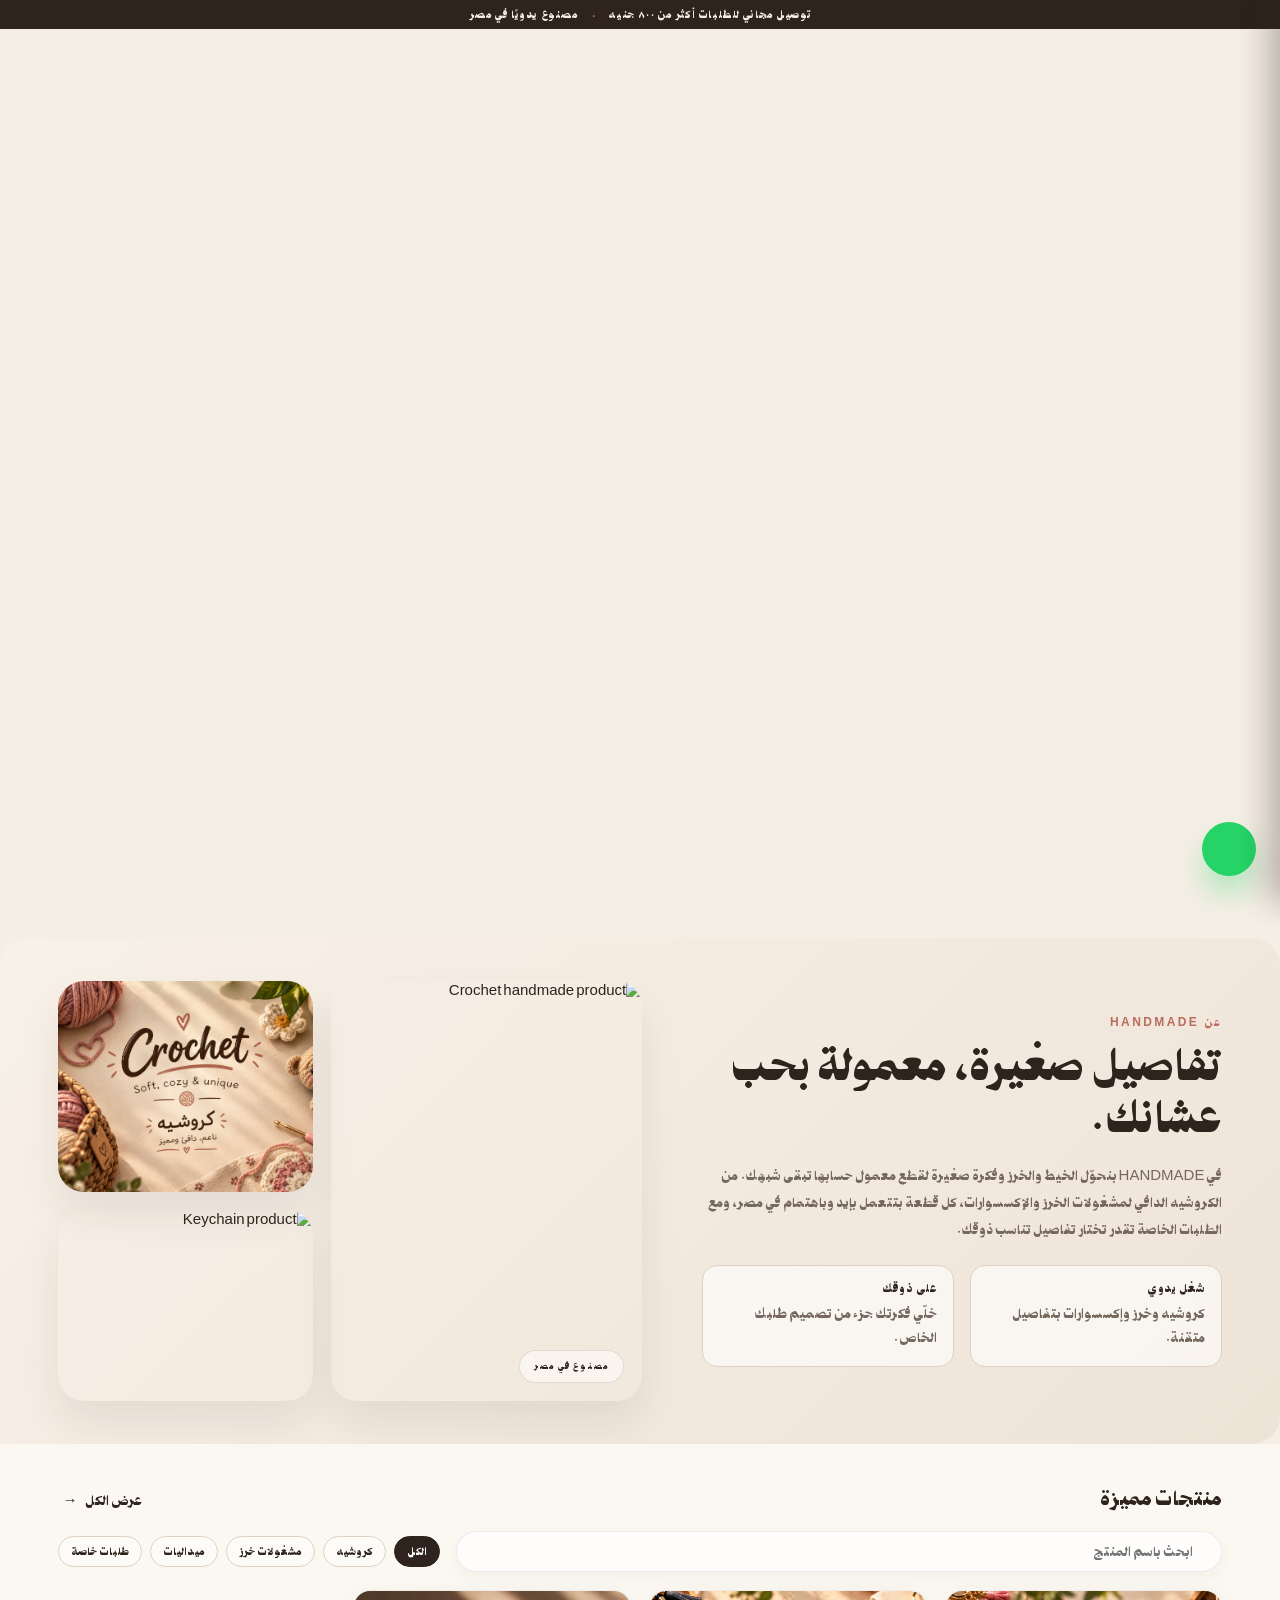
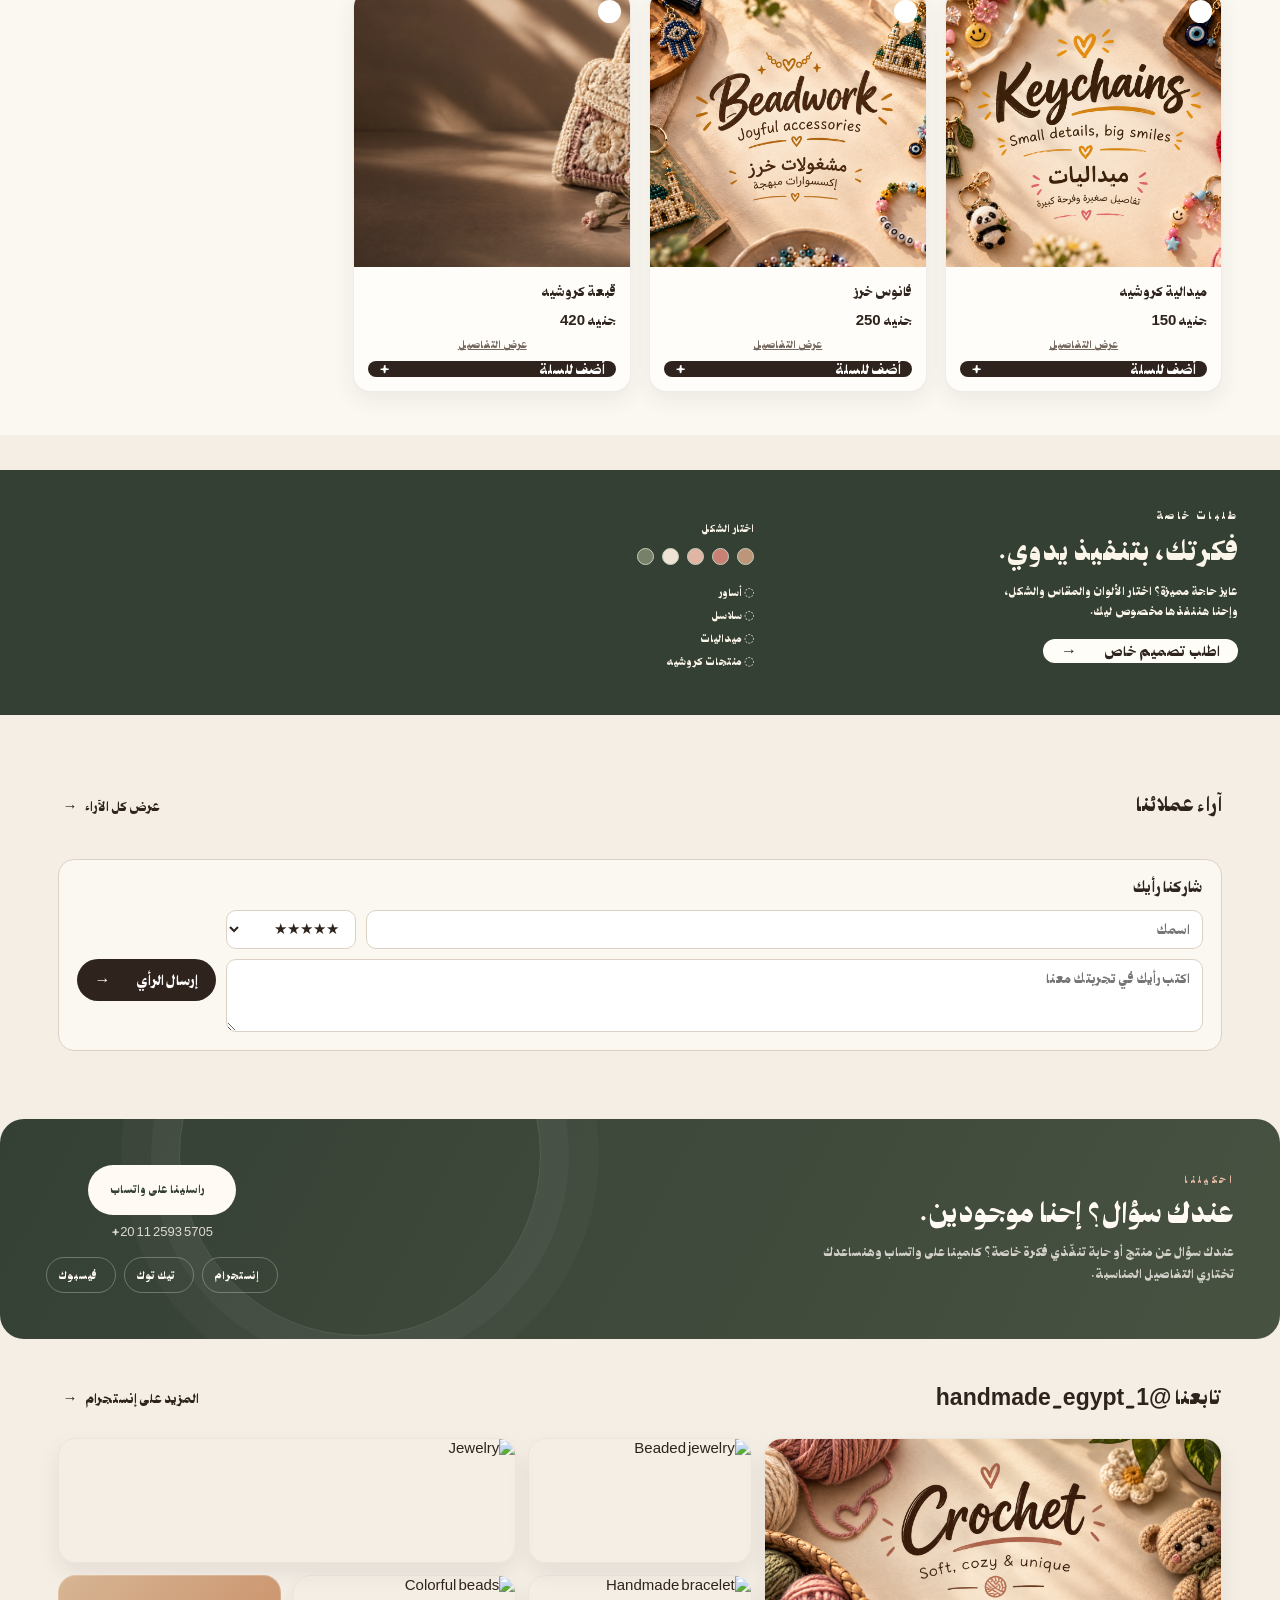
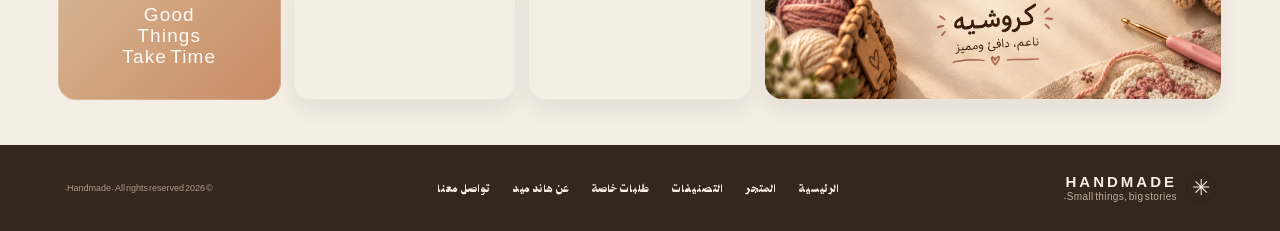
==== commit 559f9efe: "Add files via upload" ====
--- a/index.html
+++ b/index.html
@@ -1,10 +1,10 @@
 <!doctype html>
-<html lang="en" dir="ltr">
+<html lang="ar" dir="rtl">
   <head>
     <meta charset="UTF-8" />
-    <meta name="viewport" content="width=device-width, initial-scale=1.0" />
-    <meta name="description" content="Handmade pieces, crafted with care." />
-    <title>HANDMADE | Small things, big stories</title>
+    <meta name="viewport" content="width=device-width, initial-scale=1.0, viewport-fit=cover" />
+    <meta name="description" content="قطع هاند ميد مصنوعة يدويًا بعناية وحب في مصر." />
+    <title>HANDMADE | تفاصيل صغيرة، حكايات كبيرة</title>
     <link rel="preconnect" href="https://fonts.googleapis.com" />
     <link rel="preconnect" href="https://fonts.gstatic.com" crossorigin />
     <link rel="icon" type="image/x-icon" href="logos/d8c85763-451f-4025-b596-387877ba0baf.png" />
@@ -243,7 +243,7 @@
         ><a href="#about" data-i18n="about">About</a><a href="#contact" data-i18n="contact">Contact</a>
       </nav>
       
-      <p>© 2025 Handmade. All rights reserved.</p>
+      <p>© 2026 Handmade. All rights reserved.</p>
     </footer>
     <aside class="cart-drawer" id="cart-drawer" aria-hidden="true">
       <div class="drawer-head">
@@ -297,5 +297,6 @@
     <div class="toast-container" id="toast-container" aria-live="polite" aria-atomic="true"></div>
     <script src="product-details.js"></script>
     <script src="script.js"></script>
+    <script src="scroll-effects.js"></script>
   </body>
 </html>
--- a/style.css
+++ b/style.css
@@ -53,7 +53,7 @@
   background: var(--ink);
   color: #f7ede2;
   text-align: center;
-  padding: 8px;
+  padding: calc(8px + env(safe-area-inset-top, 0px)) 8px 8px;
   font-size: 10px;
   letter-spacing: 0.05em;
 }
@@ -70,9 +70,18 @@
   justify-content: space-between;
   gap: 30px;
   position: sticky;
-  top: 0;
+  top: env(safe-area-inset-top, 0px);
   z-index: 5;
   box-shadow: 0 1px 0 #e6ded3;
+}
+.site-header::before {
+  content: "";
+  position: absolute;
+  inset-inline: 0;
+  bottom: 100%;
+  height: env(safe-area-inset-top, 0px);
+  background: var(--cream);
+  pointer-events: none;
 }
 .brand {
   display: flex;
@@ -814,7 +823,8 @@
   border-radius: 50%;
   background: #657064;
   color: #fff;
-  font-size: 9px;
+  font-size: 10px;
+  
 }
 .avatar.peach {
   background: #c27e70;
@@ -825,11 +835,11 @@
 .review-head b,
 .review-head em {
   display: block;
-  font-size: 9px;
+  font-size: 10px;
   font-style: normal;
 }
 .review-head em {
-  color: #c76c27;
+  color: #fcbb2e;
   margin-top: 3px;
   letter-spacing: 1px;
 }
@@ -1689,6 +1699,24 @@
 }
 [dir="rtl"] footer nav {
   direction: rtl;
+}
+[data-scroll-reveal] {
+  transition: opacity 0.55s ease, transform 0.55s ease;
+}
+[data-scroll-reveal="hidden"] {
+  opacity: 0;
+  transform: translateY(20px);
+}
+[data-scroll-reveal="visible"] {
+  opacity: 1;
+  transform: translateY(0);
+}
+@media (prefers-reduced-motion: reduce) {
+  [data-scroll-reveal] {
+    transition: none;
+    opacity: 1;
+    transform: none;
+  }
 }
 @media (max-width: 600px) {
   .product-details-modal { padding: 12px; }
@@ -1704,7 +1732,7 @@
   .saved-order-actions a { flex: 1; justify-content: center; }
   .tracking-header .brand small { display: none; }
   body { overflow-x: hidden; }
-  .announcement { font-size: 9px; padding: 7px 10px; }
+  .announcement { font-size: 9px; padding: calc(7px + env(safe-area-inset-top, 0px)) 10px 7px; }
   .site-header { height: 62px; padding: 0 14px; gap: 8px; }
   .brand { gap: 6px; }
   .brand-mark.img { width: 38px; height: 32px; }
@@ -1757,8 +1785,13 @@
   .insta-grid { gap: 8px; grid-auto-rows: 120px; }
   footer { padding: 24px 16px; }
   footer nav { gap: 12px; font-size: 9px; }
-  .cart-drawer { padding: 20px 16px; }
-  .whatsapp-float { right: 16px; bottom: 16px; width: 48px; height: 48px; }
+  .cart-drawer { padding: 20px 16px calc(20px + env(safe-area-inset-bottom, 0px)); }
+  .whatsapp-float {
+    right: calc(16px + env(safe-area-inset-right, 0px));
+    bottom: calc(16px + env(safe-area-inset-bottom, 0px));
+    width: 48px;
+    height: 48px;
+  }
 }
 body {
   font-size: 15px;
@@ -1826,3 +1859,17 @@
   .contact-copy > p:last-child { font-size: 14px; }
   footer nav { font-size: 12px; }
 }
+@media (max-width: 380px) {
+  .site-header { padding-inline: 12px; gap: 6px; }
+  .brand { gap: 4px; }
+  .brand-mark.img { width: 34px; height: 30px; }
+  .brand small { display: none; }
+  .header-actions { gap: 6px; }
+}
+@media (max-width: 340px) {
+  .site-header { padding-inline: 10px; gap: 4px; }
+  .brand strong { font-size: 11px; letter-spacing: 0.08em; }
+  .header-actions { gap: 4px; }
+  .header-actions > button:not(.language-toggle) { padding: 4px; }
+  .language-toggle { padding: 4px 5px; font-size: 11px; }
+}
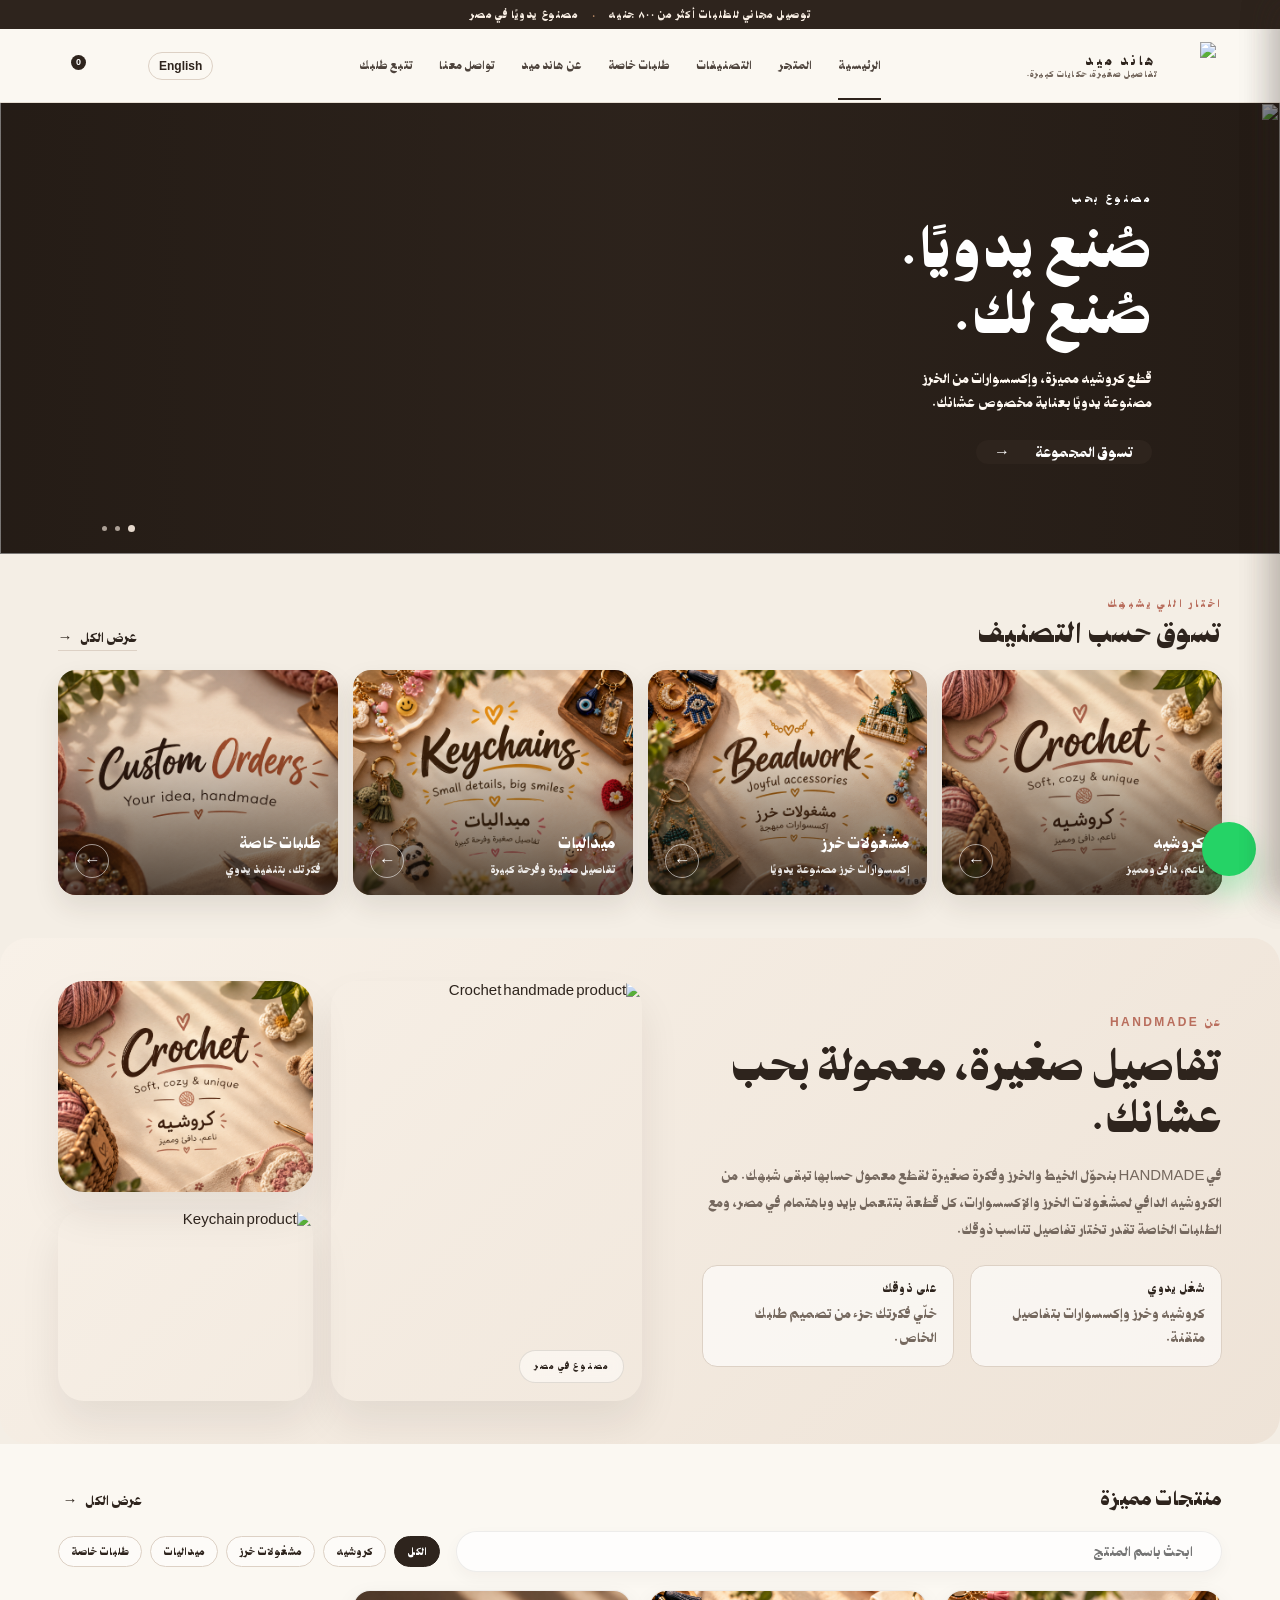
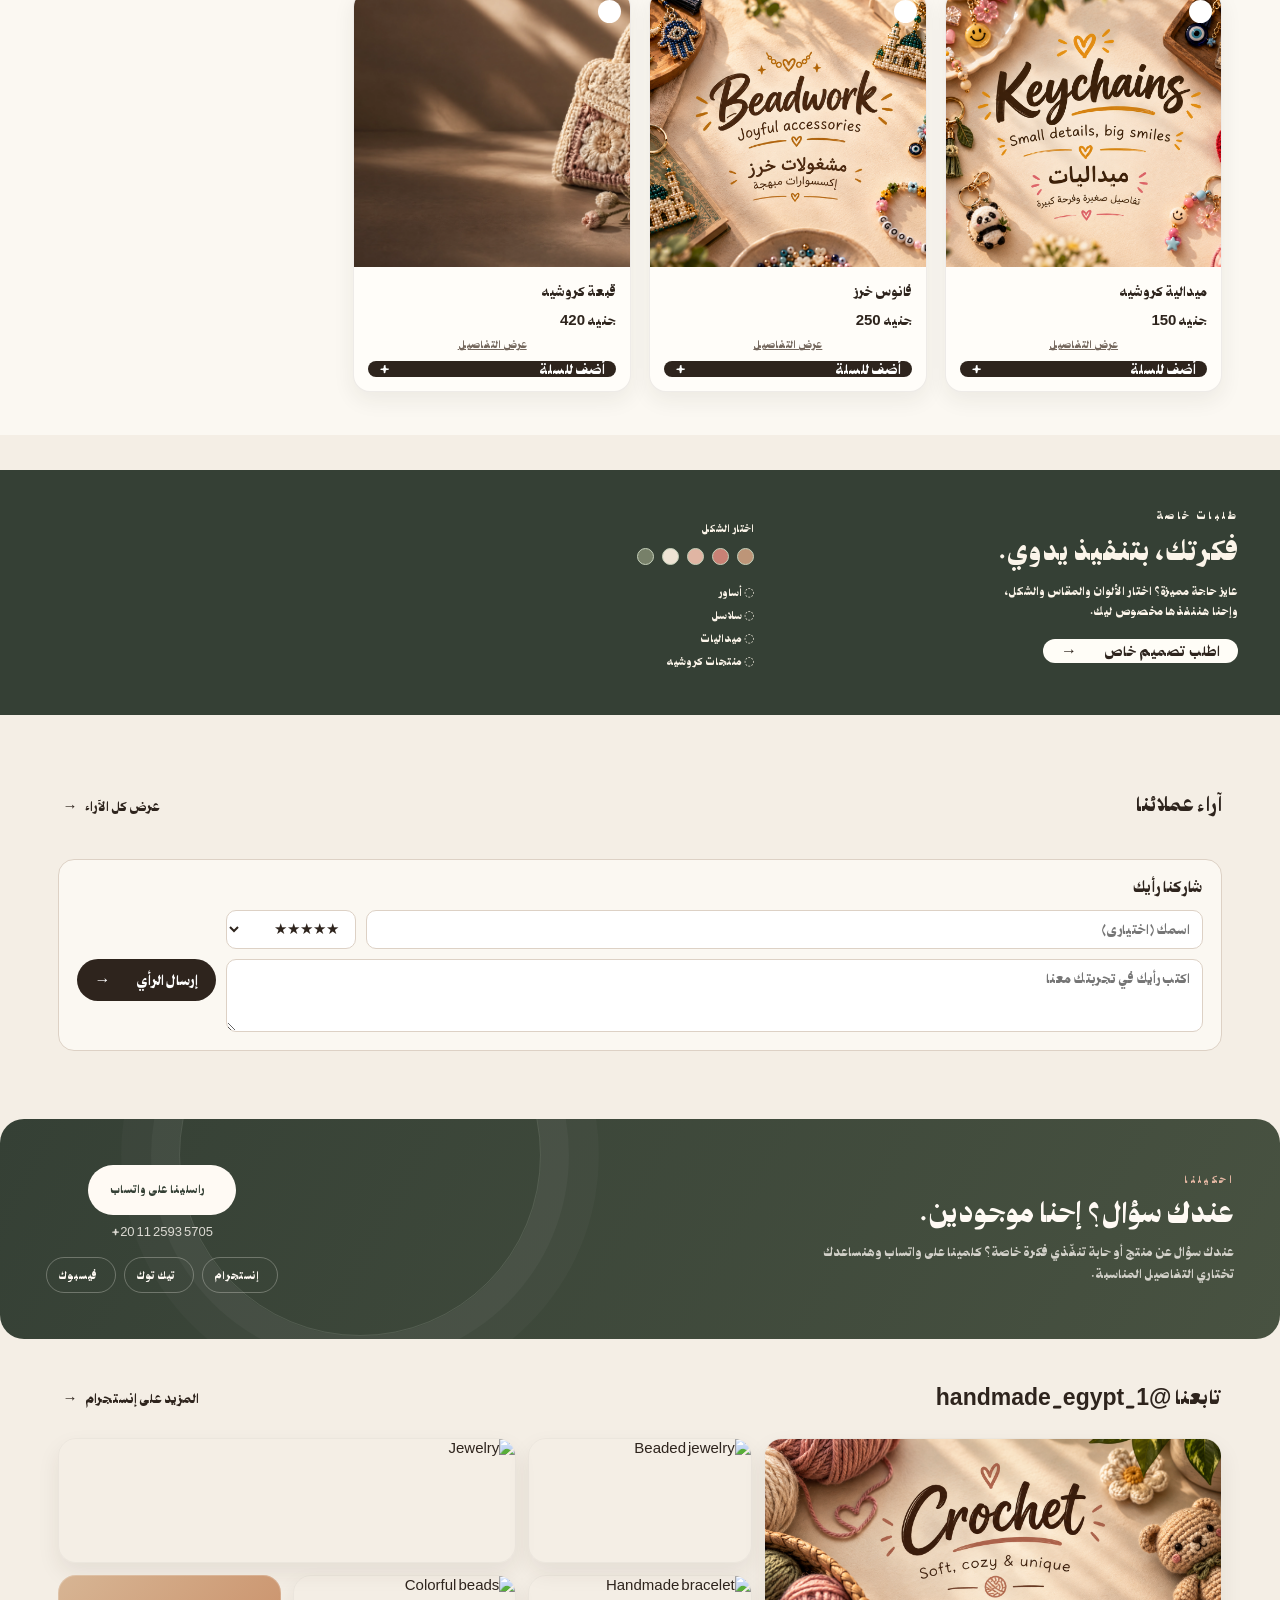
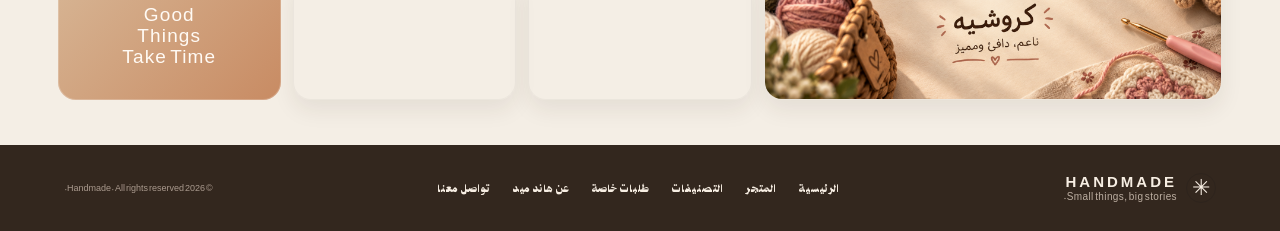
==== commit f2c25a64: "Add files via upload" ====
--- a/index.html
+++ b/index.html
@@ -21,10 +21,10 @@
     </div>
     <header class="site-header">
       <a class="brand" href="#home" aria-label="Handmade home"
-        ><span class="brand-mark img"><img src="logos/d8c85763-451f-4025-b596-387877ba0baf.png" alt=""></span
+        ><span class="brand-mark img"><img src="/logos/emblem-transparent.png" alt="Handmade"></span
         ><span
-          ><strong>HANDMADE</strong
-          ><small>Small things, big stories.</small></span
+          ><strong data-i18n="brandName">هاند ميد</strong
+          ><small data-i18n="brandTagline">Small things, big stories.</small></span
         ></a
       >
       <nav class="desktop-nav" id="main-nav" aria-label="Main navigation">
@@ -50,6 +50,12 @@
     </header>
     <main id="home">
       <section class="hero">
+        <div class="hero-background" aria-hidden="true">
+          <img class="active" src="/logos/hero2 (1).jpg" alt="" />
+          <img src="/logos/hero.png" alt="" />
+          <img src="/logos/hero2 (2).jpg" alt="" />
+          
+        </div>
         <div class="hero-copy">
           <p class="eyebrow" data-i18n="heroEyebrow">HANDMADE WITH LOVE</p>
           <h1 data-i18n="heroTitle">Made by Hand.<br />Made for You.</h1>
@@ -59,9 +65,8 @@
           </p>
           <a class="button dark" href="#shop"><span data-i18n="shopCollection">Shop Collection</span> <span>→</span></a>
         </div>
-        <div class="hero-dots">
-          <span class="selected"></span><span></span><span></span><span></span
-          ><span>›</span>
+        <div class="hero-dots" aria-hidden="true">
+          <span class="selected"></span><span></span><span></span>
         </div>
       </section>
       <section class="section categories" id="categories">
@@ -152,7 +157,7 @@
         <form class="review-form" id="review-form">
           <h3 data-i18n="writeReview">شاركنا رأيك</h3>
           <div class="review-form-fields">
-            <input name="name" type="text" placeholder="اسمك" data-review-placeholder="name" required />
+            <input name="name" type="text" placeholder="اسمك (اختياري)" data-review-placeholder="name" />
             <select name="rating" aria-label="التقييم">
               <option value="5">★★★★★</option>
               <option value="4">★★★★</option>
--- a/style.css
+++ b/style.css
@@ -104,12 +104,15 @@
   height: 40px;
   border: 0;
   border-radius: 0;
+  background: transparent;
   font-size: 0;
+  transform: translateY(-4px);
 }
 .brand-mark.img img {
   width: 100%;
   height: 100%;
   object-fit: contain;
+  background: transparent;
 }
 .brand strong {
   display: block;
@@ -175,18 +178,47 @@
 .hero {
   min-height: 440px;
   position: relative;
-  background:
-    linear-gradient(90deg, rgba(46, 31, 20, 0.67), rgba(46, 31, 20, 0.06)),
-    url("logos/hero.png")
-      center/cover;
+  isolation: isolate;
+  overflow: hidden;
+  background: var(--ink);
   display: flex;
   align-items: center;
   padding: clamp(40px, 7vw, 90px) clamp(28px, 10vw, 145px);
   color: white;
+}
+.hero-background {
+  position: absolute;
+  z-index: -1;
+  inset: 0;
+}
+.hero-background::after {
+  content: "";
+  position: absolute;
+  inset: 0;
+  background: linear-gradient(
+    90deg,
+    rgba(24, 17, 12, 0.42),
+    rgba(24, 17, 12, 0.08) 50%,
+    rgba(24, 17, 12, 0.42)
+  );
+}
+.hero-background img {
+  position: absolute;
+  inset: 0;
+  width: 100%;
+  height: 100%;
+  object-fit: cover;
+  opacity: 0;
+  transition: opacity 0.8s ease-in-out;
+}
+.hero-background img.active {
+  opacity: 1;
 }
 .hero-copy {
   max-width: 390px;
   animation: rise 0.7s ease both;
+  position: relative;
+  z-index: 1;
 }
 .eyebrow {
   font-size: 9px;
@@ -229,6 +261,7 @@
 }
 .hero-dots {
   position: absolute;
+  z-index: 1;
   bottom: 22px;
   right: 8%;
   display: flex;
@@ -246,12 +279,6 @@
   width: 7px;
   height: 7px;
   opacity: 1;
-}
-.hero-dots span:last-child {
-  background: none;
-  font-size: 24px;
-  width: auto;
-  height: auto;
 }
 .story-section {
   display: grid;
@@ -1716,6 +1743,9 @@
     transition: none;
     opacity: 1;
     transform: none;
+  }
+  .hero-background img {
+    transition: none;
   }
 }
 @media (max-width: 600px) {
